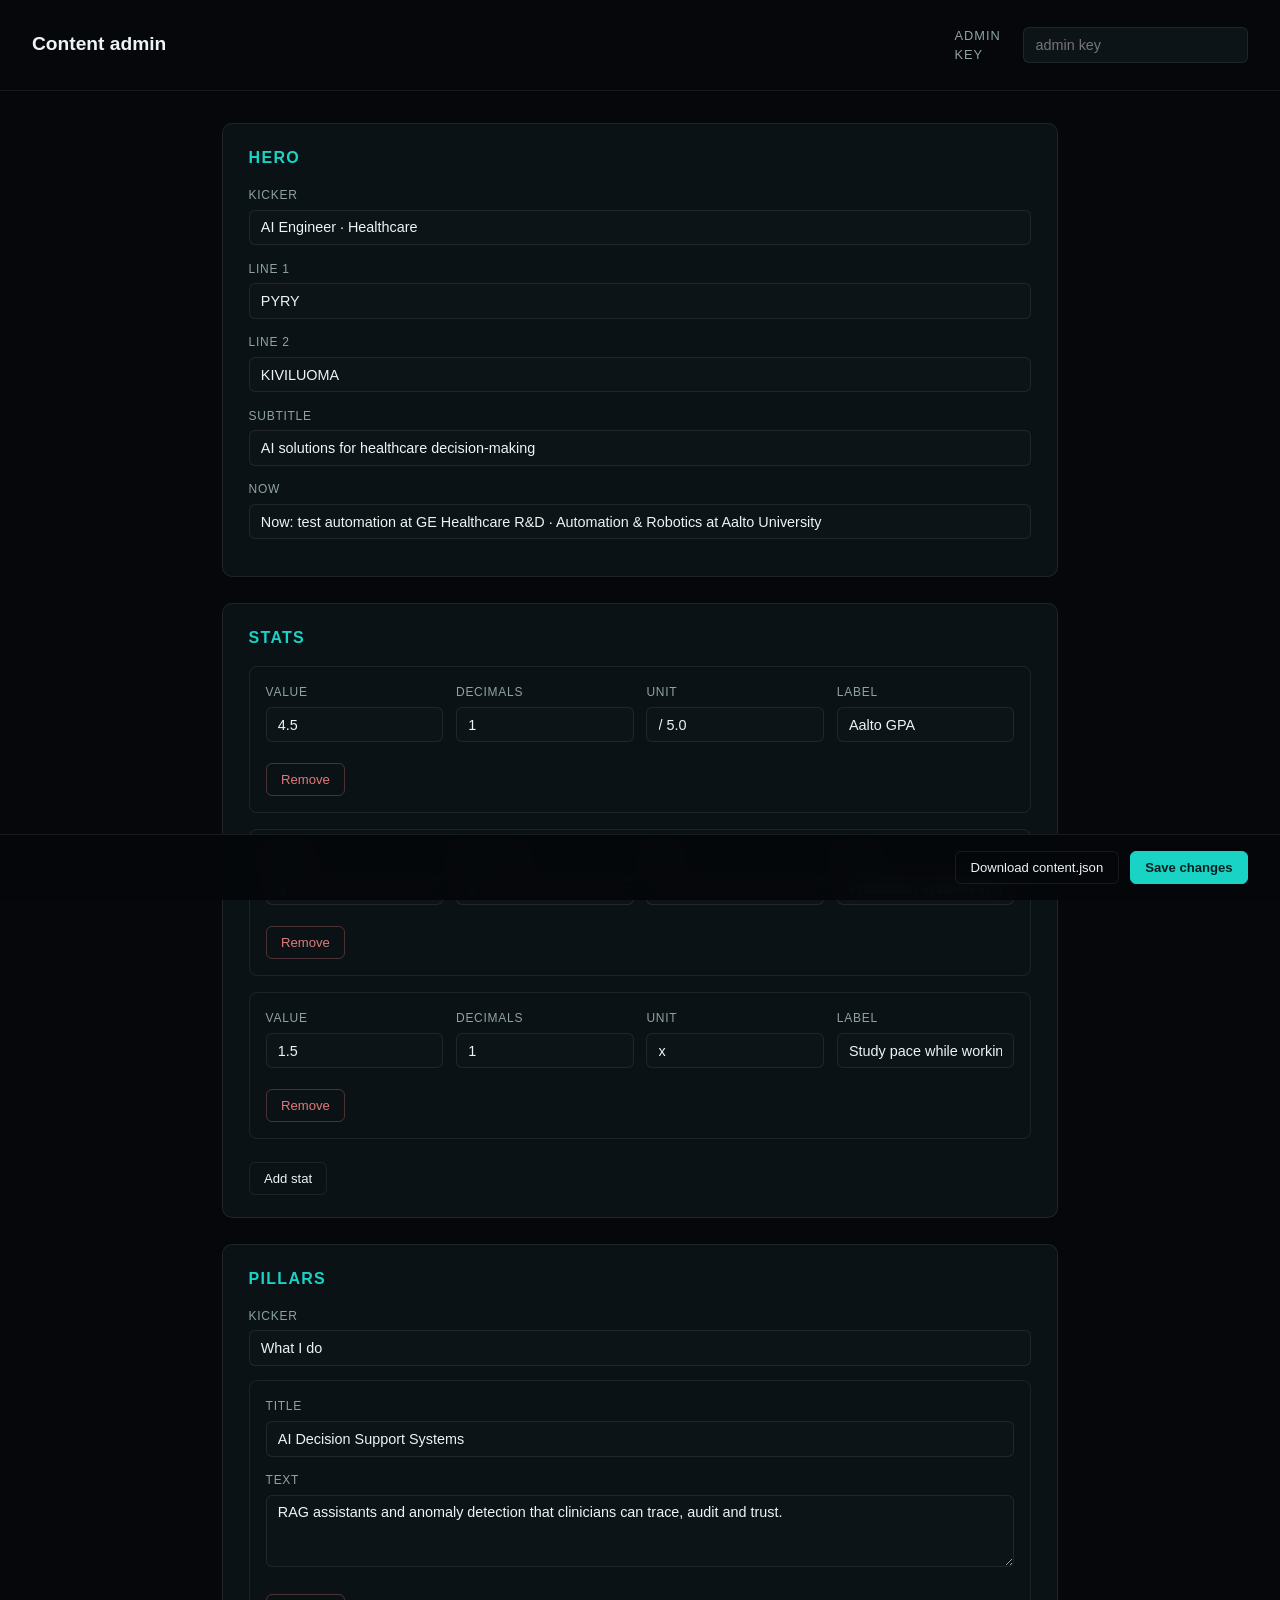
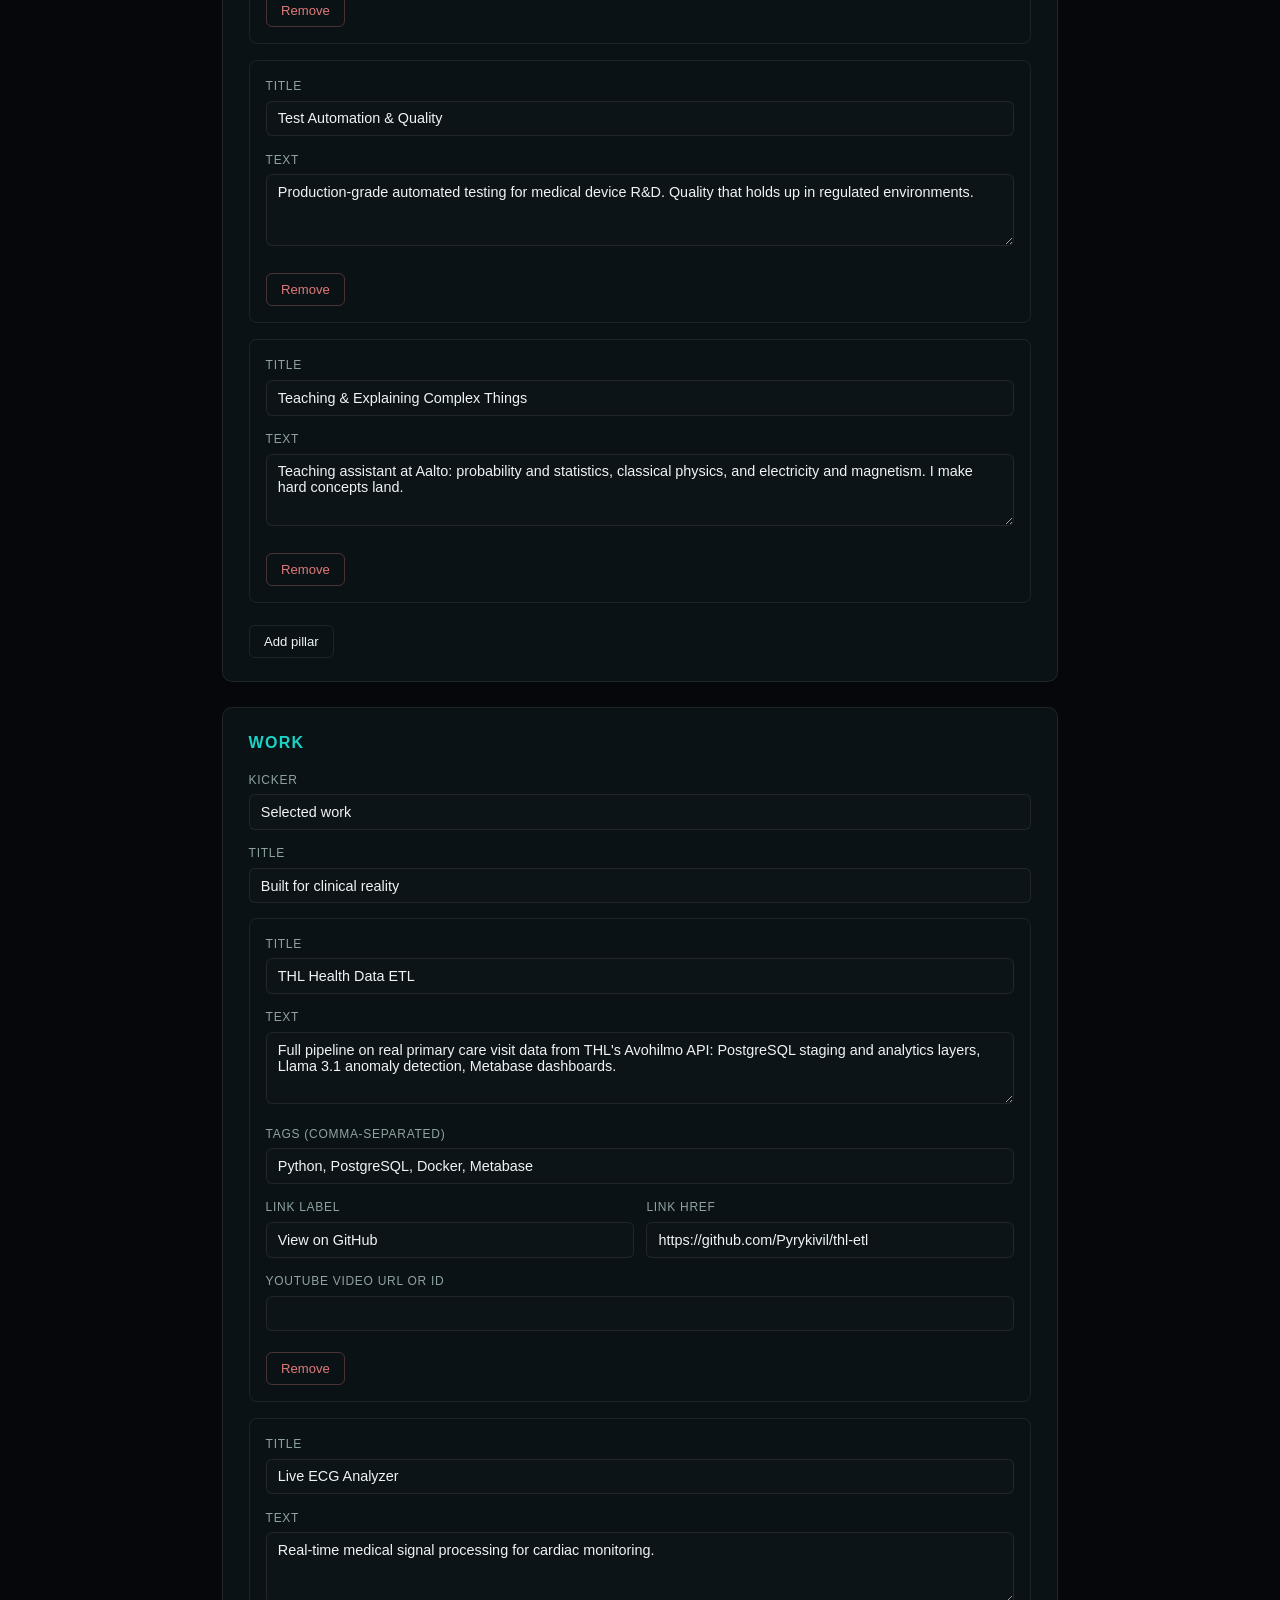
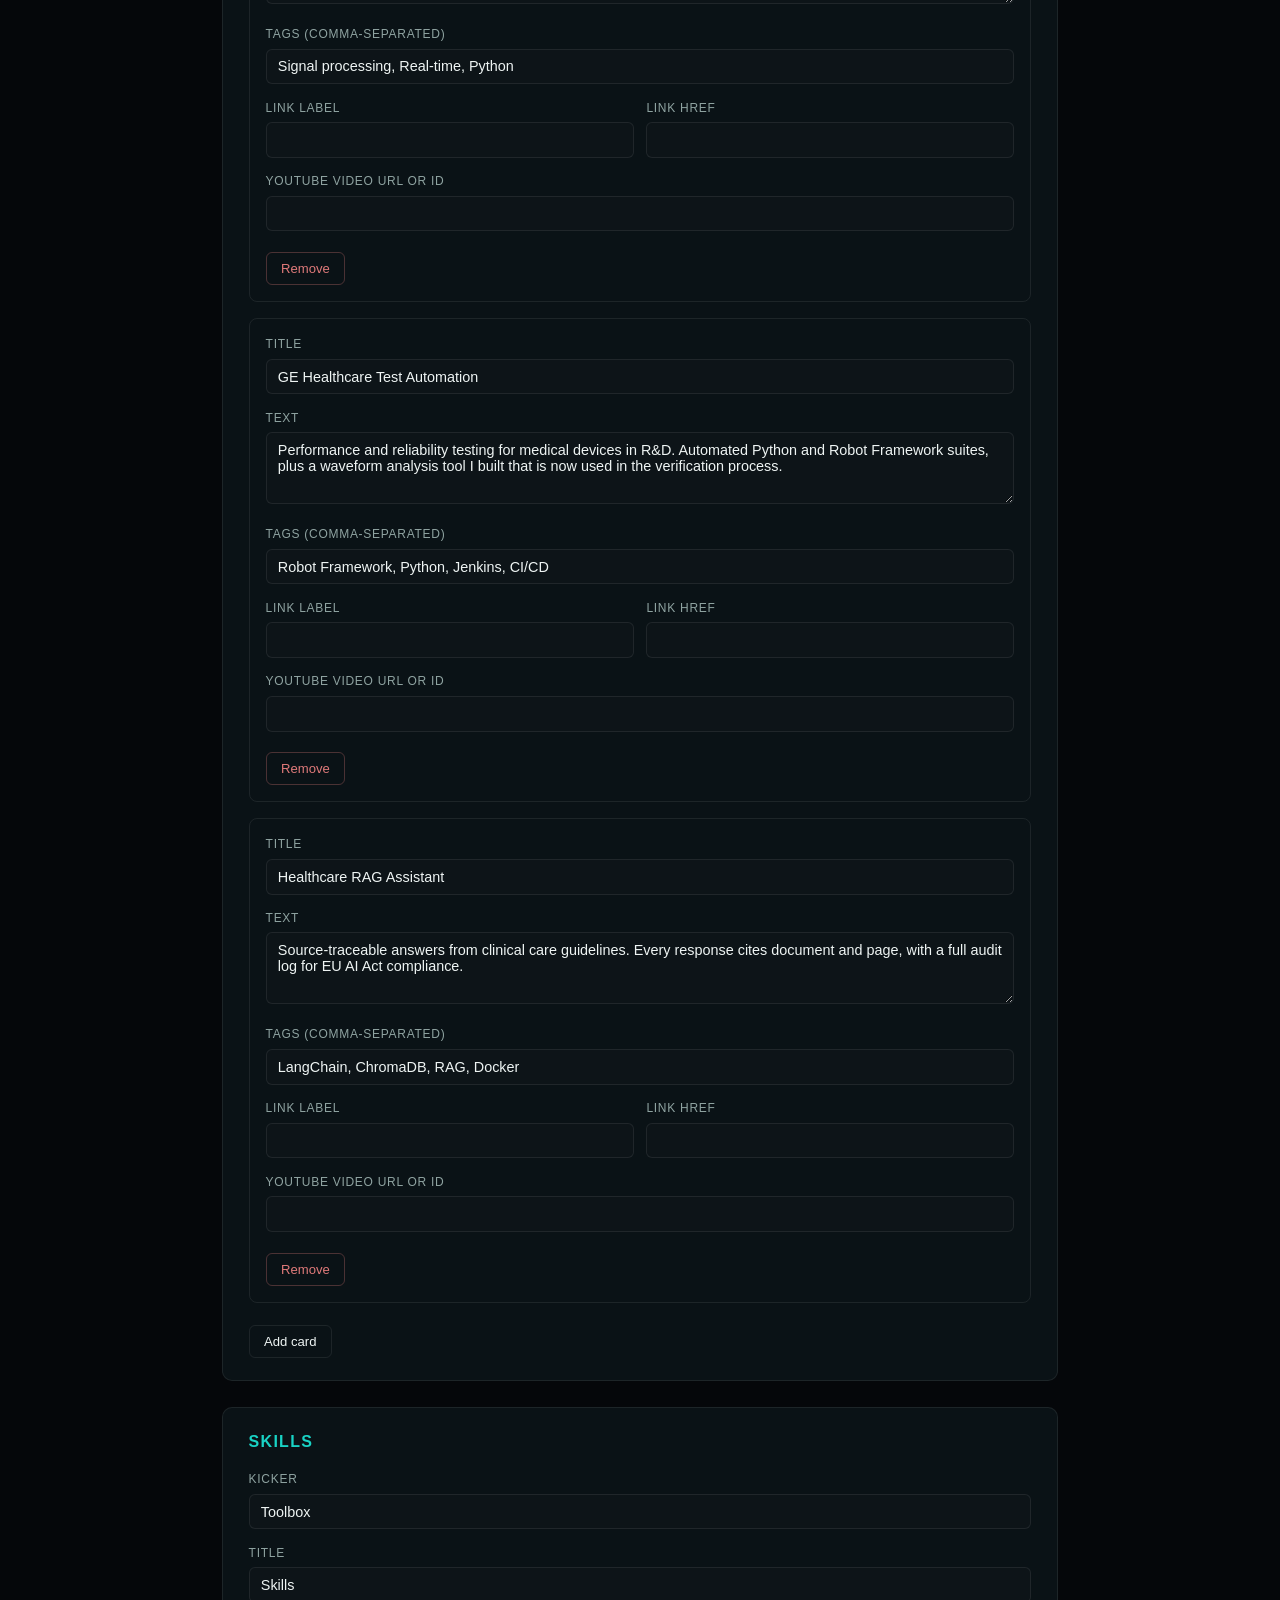
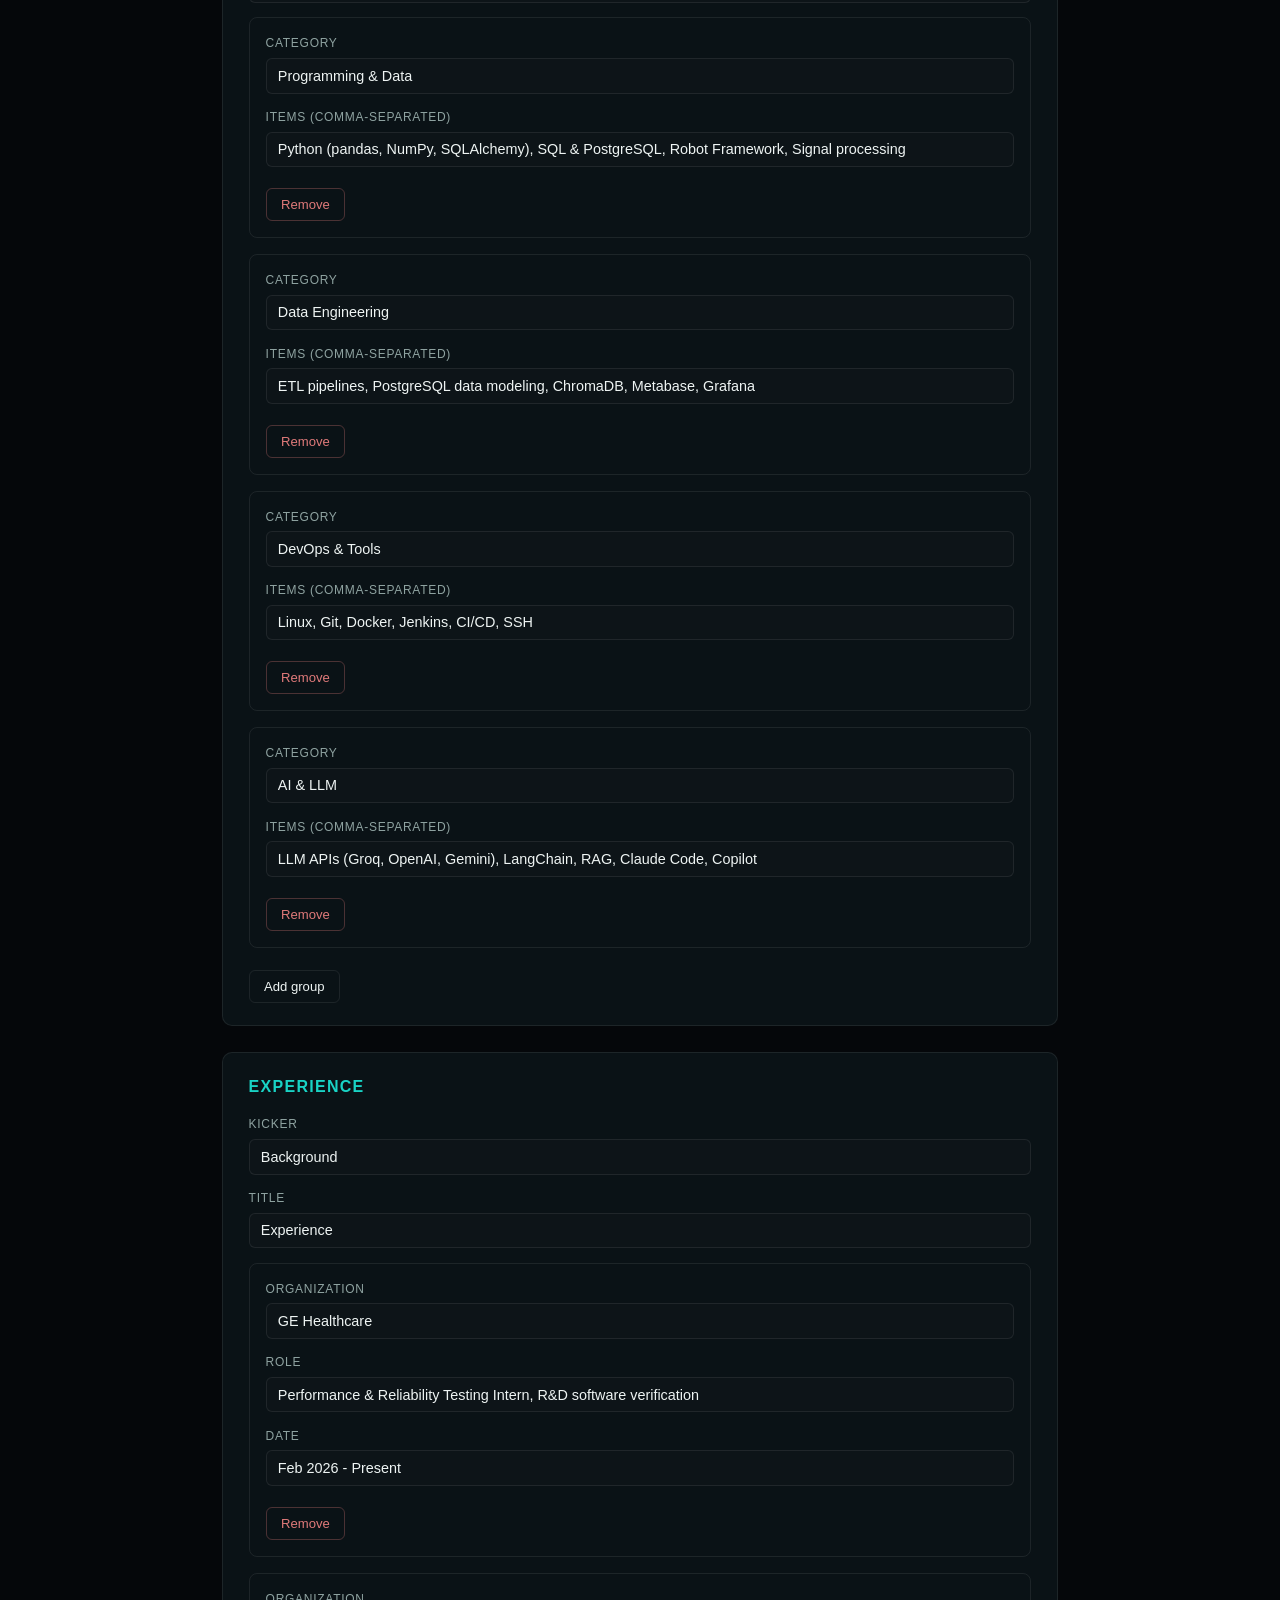
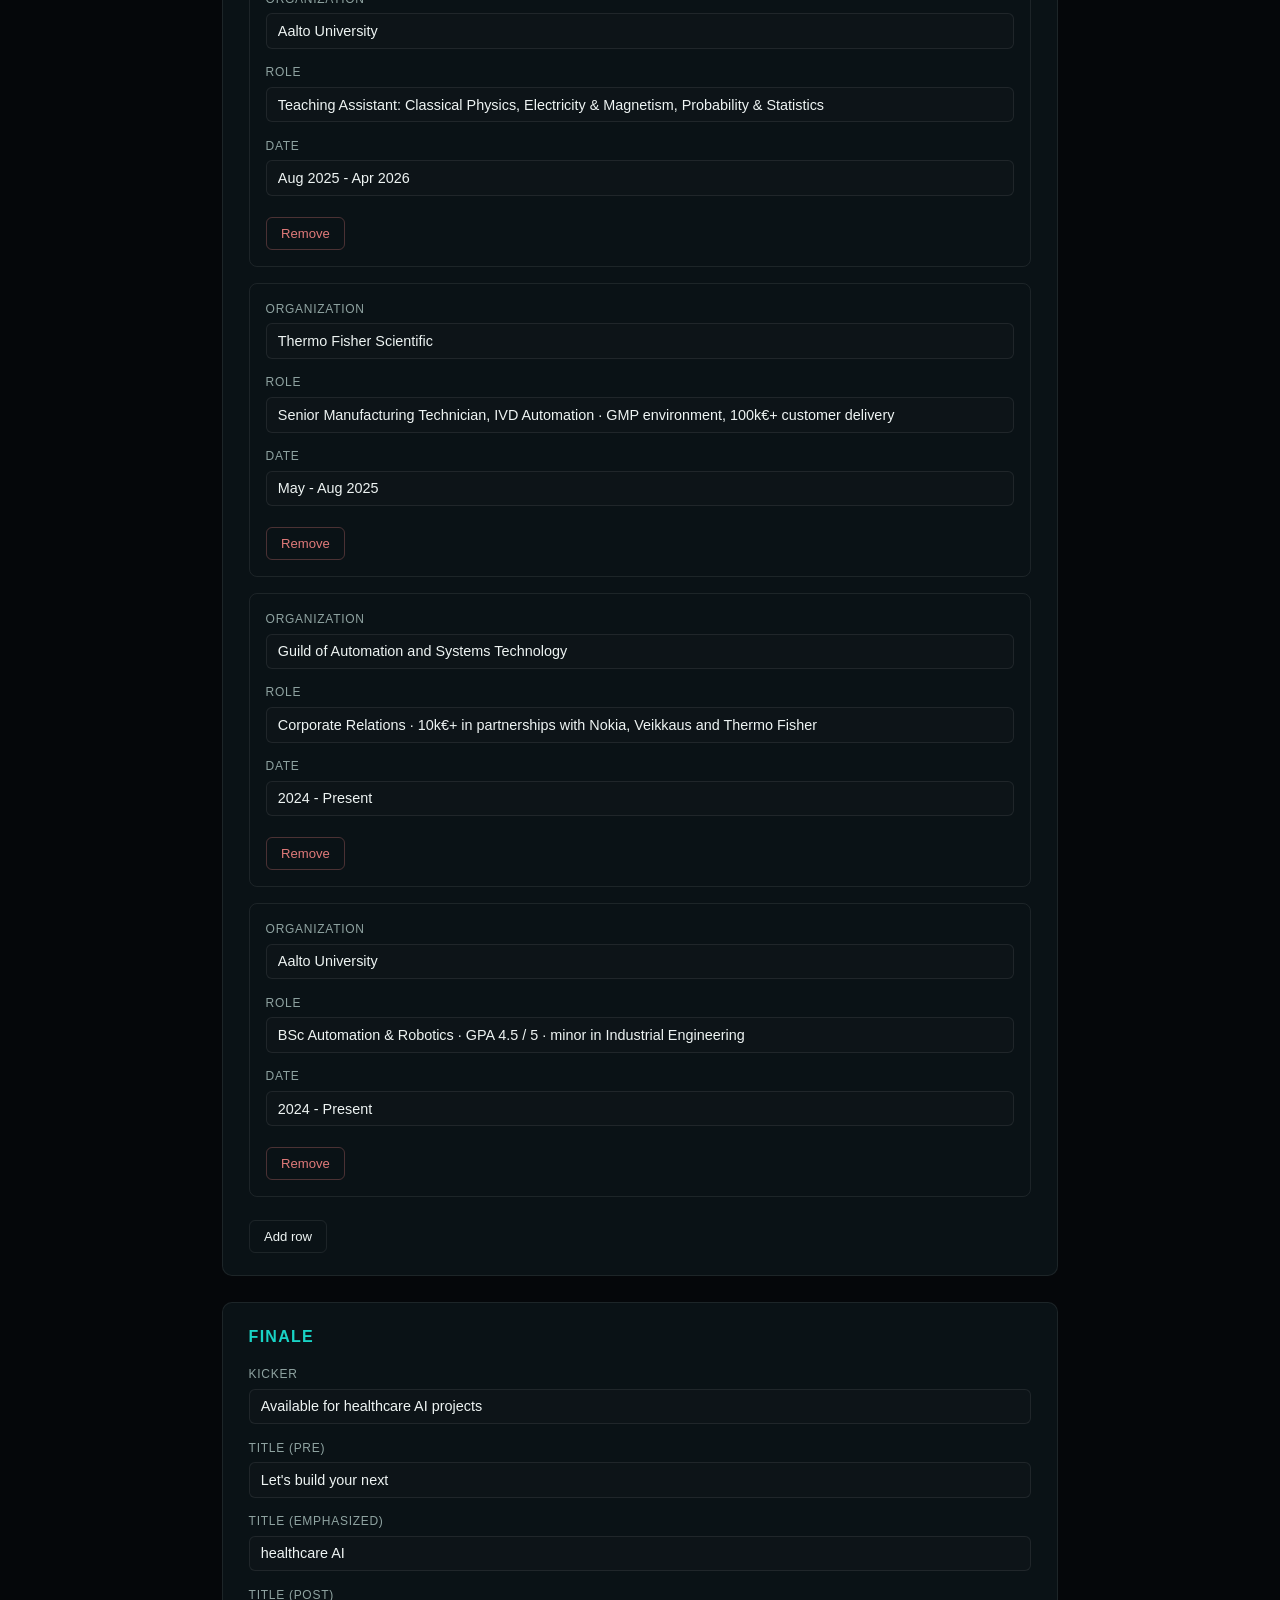
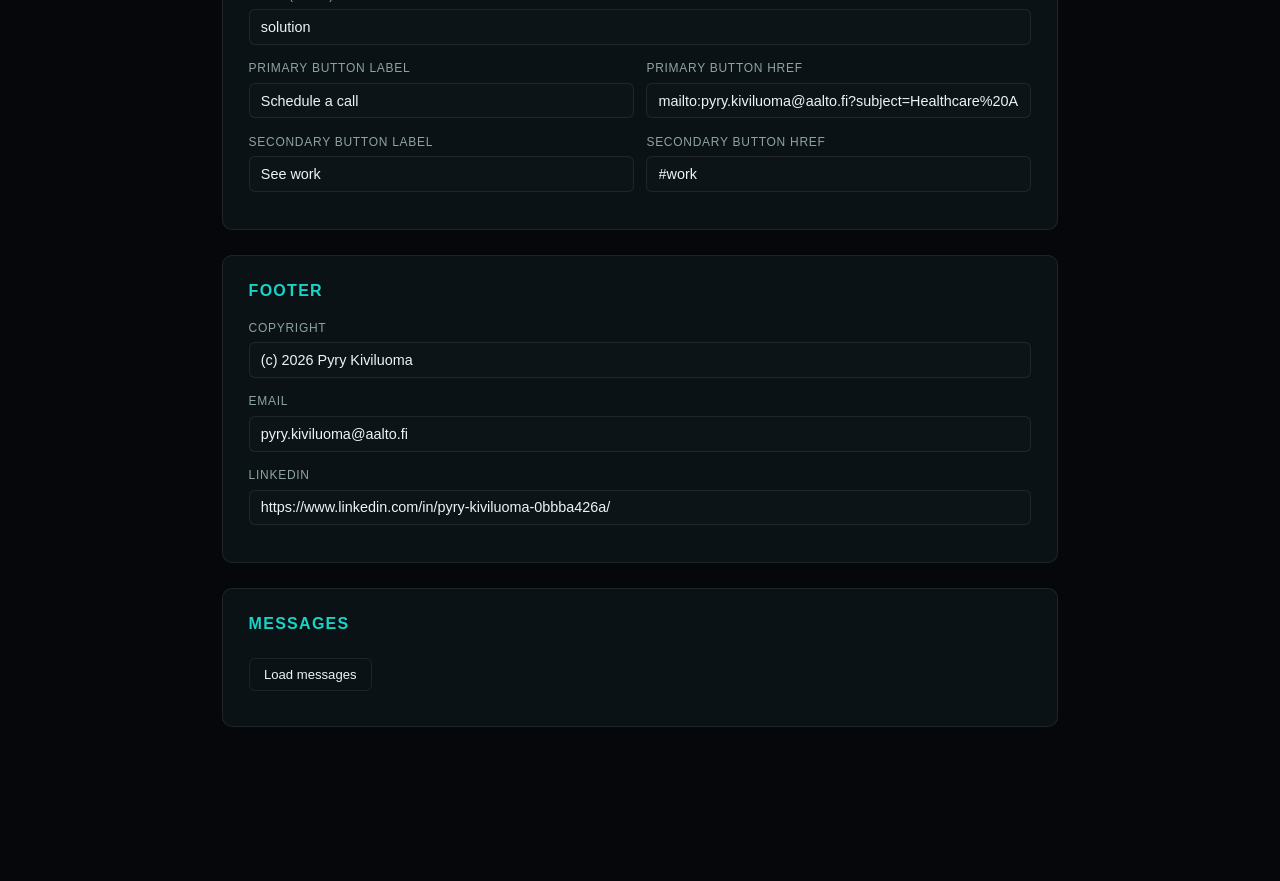
==== admin/index.html @ 1ace25fd "Cinematic scroll portfolio: admin CMS, contact notes, Pi deploy bundle" ====
<!DOCTYPE html>
<html lang="en">
<head>
<meta charset="UTF-8">
<meta name="viewport" content="width=device-width, initial-scale=1.0">
<title>Content admin · Pyry Kiviluoma</title>
<style>
  :root {
    --bg: #05070a;
    --bg2: #0a1216;
    --ink: #eef4f3;
    --muted: #8fa3a1;
    --teal: #19d3c5;
    --line: rgba(255, 255, 255, 0.08);
    --font: -apple-system, BlinkMacSystemFont, "Segoe UI", Roboto, Helvetica, Arial, sans-serif;
  }
  * { margin: 0; padding: 0; box-sizing: border-box; }
  body {
    background: var(--bg);
    color: var(--ink);
    font-family: var(--font);
    font-size: 15px;
    line-height: 1.5;
    padding-bottom: 6rem;
  }
  header {
    padding: 1.6rem 2rem;
    border-bottom: 1px solid var(--line);
    display: flex;
    align-items: center;
    justify-content: space-between;
    flex-wrap: wrap;
    gap: 1rem;
  }
  header h1 { font-size: 1.2rem; font-weight: 600; }
  .key-field { display: flex; align-items: center; gap: 0.6rem; }
  .key-field label { font-size: 0.8rem; color: var(--muted); text-transform: uppercase; letter-spacing: 0.08em; }
  main { max-width: 900px; margin: 0 auto; padding: 2rem; }
  section.block {
    background: var(--bg2);
    border: 1px solid var(--line);
    border-radius: 10px;
    padding: 1.4rem 1.6rem;
    margin-bottom: 1.6rem;
  }
  section.block h2 {
    font-size: 1rem;
    font-weight: 600;
    color: var(--teal);
    text-transform: uppercase;
    letter-spacing: 0.08em;
    margin-bottom: 1rem;
  }
  .field { margin-bottom: 0.9rem; }
  .field label {
    display: block;
    font-size: 0.75rem;
    color: var(--muted);
    text-transform: uppercase;
    letter-spacing: 0.06em;
    margin-bottom: 0.35rem;
  }
  input[type="text"], input[type="number"], input[type="password"], textarea {
    width: 100%;
    background: #0d1418;
    border: 1px solid var(--line);
    border-radius: 6px;
    color: var(--ink);
    padding: 0.55rem 0.7rem;
    font-family: var(--font);
    font-size: 0.9rem;
  }
  input:focus, textarea:focus { outline: none; border-color: var(--teal); }
  textarea { resize: vertical; min-height: 4.5rem; }
  .row { display: flex; gap: 0.8rem; flex-wrap: wrap; }
  .row .field { flex: 1; min-width: 140px; }
  .item-card {
    border: 1px solid var(--line);
    border-radius: 8px;
    padding: 1rem;
    margin-bottom: 1rem;
    position: relative;
  }
  .item-card .remove-btn { margin-top: 0.4rem; }
  button {
    font-family: var(--font);
    cursor: pointer;
    border: 1px solid var(--line);
    background: transparent;
    color: var(--ink);
    border-radius: 6px;
    padding: 0.5rem 0.9rem;
    font-size: 0.82rem;
    transition: border-color 0.2s, color 0.2s;
  }
  button:hover { border-color: var(--teal); color: var(--teal); }
  button.add-btn { margin-top: 0.4rem; }
  button.remove-btn { color: #e07a7a; border-color: rgba(224, 122, 122, 0.3); }
  button.remove-btn:hover { border-color: #e07a7a; color: #e07a7a; }
  .save-bar {
    position: fixed;
    bottom: 0;
    left: 0;
    right: 0;
    z-index: 10;
    background: rgba(5, 7, 10, 0.92);
    backdrop-filter: blur(10px);
    border-top: 1px solid var(--line);
    padding: 1rem 2rem;
    display: flex;
    align-items: center;
    justify-content: space-between;
    gap: 1rem;
    flex-wrap: wrap;
  }
  .save-bar-actions { display: flex; gap: 0.7rem; }
  .save-bar button.primary {
    background: var(--teal);
    color: #04211f;
    border-color: var(--teal);
    font-weight: 600;
  }
  .save-bar button.primary:hover { color: #04211f; }
  #status { font-size: 0.85rem; color: var(--muted); }
  #status.ok { color: var(--teal); }
  #status.error { color: #e07a7a; }
  .messages-list { margin-top: 0.8rem; }
  .message-card {
    border: 1px solid var(--line);
    border-radius: 8px;
    padding: 0.9rem 1rem;
    margin-bottom: 0.8rem;
  }
  .message-meta { font-size: 0.75rem; color: var(--muted); margin-bottom: 0.4rem; }
  .message-body { font-size: 0.9rem; white-space: pre-wrap; }
</style>
</head>
<body>

<header>
  <h1>Content admin</h1>
  <div class="key-field">
    <label for="admin-key">Admin key</label>
    <input type="password" id="admin-key" placeholder="admin key">
  </div>
</header>

<main id="app"></main>

<div class="save-bar">
  <span id="status"></span>
  <div class="save-bar-actions">
    <button id="download-btn">Download content.json</button>
    <button id="save-btn" class="primary">Save changes</button>
  </div>
</div>

<script>
let content = null;

const KEY_STORAGE = "pk_admin_key";
const adminKeyInput = document.getElementById("admin-key");
adminKeyInput.value = localStorage.getItem(KEY_STORAGE) || "";
adminKeyInput.addEventListener("input", () => {
  localStorage.setItem(KEY_STORAGE, adminKeyInput.value);
});

function el(tag, attrs, children) {
  const node = document.createElement(tag);
  Object.entries(attrs || {}).forEach(([k, v]) => {
    if (k === "text") node.textContent = v;
    else node.setAttribute(k, v);
  });
  (children || []).forEach((c) => node.appendChild(c));
  return node;
}

function field(labelText, inputEl) {
  const wrap = el("div", { class: "field" });
  wrap.appendChild(el("label", { text: labelText }));
  wrap.appendChild(inputEl);
  return wrap;
}

function textInput(value) {
  const i = el("input", { type: "text" });
  i.value = value == null ? "" : value;
  return i;
}

function numberInput(value) {
  const i = el("input", { type: "number", step: "any" });
  i.value = value == null ? "" : value;
  return i;
}

function textArea(value) {
  const t = el("textarea");
  t.value = value == null ? "" : value;
  return t;
}

function removeBtn(onClick) {
  const b = el("button", { class: "remove-btn", type: "button", text: "Remove" });
  b.addEventListener("click", onClick);
  return b;
}

function addBtn(text, onClick) {
  const b = el("button", { class: "add-btn", type: "button", text });
  b.addEventListener("click", onClick);
  return b;
}

function block(title) {
  const b = el("section", { class: "block" });
  b.appendChild(el("h2", { text: title }));
  return b;
}

function render() {
  const app = document.getElementById("app");
  app.innerHTML = "";

  /* hero */
  const heroBlock = block("Hero");
  const heroKicker = textInput(content.hero.kicker);
  const heroLine1 = textInput(content.hero.line1);
  const heroLine2 = textInput(content.hero.line2);
  const heroSubtitle = textInput(content.hero.subtitle);
  const heroNow = textInput(content.hero.now);
  heroBlock.appendChild(field("Kicker", heroKicker));
  heroBlock.appendChild(field("Line 1", heroLine1));
  heroBlock.appendChild(field("Line 2", heroLine2));
  heroBlock.appendChild(field("Subtitle", heroSubtitle));
  heroBlock.appendChild(field("Now", heroNow));
  app.appendChild(heroBlock);

  /* stats */
  const statsBlock = block("Stats");
  const statsList = el("div");
  statsBlock.appendChild(statsList);
  function renderStats() {
    statsList.innerHTML = "";
    content.stats.forEach((stat, i) => {
      const card = el("div", { class: "item-card" });
      const row = el("div", { class: "row" });
      const valueInput = numberInput(stat.value);
      const decimalsInput = numberInput(stat.decimals);
      const unitInput = textInput(stat.unit);
      const labelInput = textInput(stat.label);
      valueInput.addEventListener("input", () => { stat.value = valueInput.value; });
      decimalsInput.addEventListener("input", () => { stat.decimals = decimalsInput.value; });
      unitInput.addEventListener("input", () => { stat.unit = unitInput.value; });
      labelInput.addEventListener("input", () => { stat.label = labelInput.value; });
      row.appendChild(field("Value", valueInput));
      row.appendChild(field("Decimals", decimalsInput));
      row.appendChild(field("Unit", unitInput));
      row.appendChild(field("Label", labelInput));
      card.appendChild(row);
      card.appendChild(removeBtn(() => { content.stats.splice(i, 1); renderStats(); }));
      statsList.appendChild(card);
    });
  }
  renderStats();
  statsBlock.appendChild(addBtn("Add stat", () => {
    content.stats.push({ value: 0, decimals: 0, unit: "", label: "" });
    renderStats();
  }));
  app.appendChild(statsBlock);

  /* pillars */
  const pillarsBlock = block("Pillars");
  const pillarsTitle = textInput(content.pillars.kicker);
  pillarsTitle.addEventListener("input", () => { content.pillars.kicker = pillarsTitle.value; });
  pillarsBlock.appendChild(field("Kicker", pillarsTitle));
  const pillarsList = el("div");
  pillarsBlock.appendChild(pillarsList);
  function renderPillars() {
    pillarsList.innerHTML = "";
    content.pillars.items.forEach((item, i) => {
      const card = el("div", { class: "item-card" });
      const titleInput = textInput(item.title);
      const textInputEl = textArea(item.text);
      titleInput.addEventListener("input", () => { item.title = titleInput.value; });
      textInputEl.addEventListener("input", () => { item.text = textInputEl.value; });
      card.appendChild(field("Title", titleInput));
      card.appendChild(field("Text", textInputEl));
      card.appendChild(removeBtn(() => { content.pillars.items.splice(i, 1); renderPillars(); }));
      pillarsList.appendChild(card);
    });
  }
  renderPillars();
  pillarsBlock.appendChild(addBtn("Add pillar", () => {
    content.pillars.items.push({ title: "", text: "" });
    renderPillars();
  }));
  app.appendChild(pillarsBlock);

  /* work */
  const workBlock = block("Work");
  const workKicker = textInput(content.work.kicker);
  const workTitle = textInput(content.work.title);
  workKicker.addEventListener("input", () => { content.work.kicker = workKicker.value; });
  workTitle.addEventListener("input", () => { content.work.title = workTitle.value; });
  workBlock.appendChild(field("Kicker", workKicker));
  workBlock.appendChild(field("Title", workTitle));
  const cardsList = el("div");
  workBlock.appendChild(cardsList);
  function parseYouTubeId(str) {
    const s = (str || "").trim();
    if (!s) return null;
    const m = s.match(/(?:youtube\.com\/(?:watch\?v=|shorts\/|embed\/)|youtu\.be\/)([A-Za-z0-9_-]{11})/) || s.match(/^([A-Za-z0-9_-]{11})$/);
    return m ? m[1] : null;
  }
  function renderCards() {
    cardsList.innerHTML = "";
    content.work.cards.forEach((card, i) => {
      const cardEl = el("div", { class: "item-card" });
      const titleInput = textInput(card.title);
      const textInputEl = textArea(card.text);
      const tagsInput = textInput((card.tags || []).join(", "));
      const linkLabelInput = textInput(card.link ? card.link.label : "");
      const linkHrefInput = textInput(card.link ? card.link.href : "");
      titleInput.addEventListener("input", () => { card.title = titleInput.value; });
      textInputEl.addEventListener("input", () => { card.text = textInputEl.value; });
      tagsInput.addEventListener("input", () => {
        card.tags = tagsInput.value.split(",").map((t) => t.trim()).filter((t) => t);
      });
      linkLabelInput.addEventListener("input", () => {
        card.link = card.link || { label: "", href: "" };
        card.link.label = linkLabelInput.value;
      });
      linkHrefInput.addEventListener("input", () => {
        card.link = card.link || { label: "", href: "" };
        card.link.href = linkHrefInput.value;
      });
      const ytInput = textInput(card.youtube || "");
      ytInput.addEventListener("input", () => { card.youtube = parseYouTubeId(ytInput.value); });
      cardEl.appendChild(field("Title", titleInput));
      cardEl.appendChild(field("Text", textInputEl));
      cardEl.appendChild(field("Tags (comma-separated)", tagsInput));
      const linkRow = el("div", { class: "row" });
      linkRow.appendChild(field("Link label", linkLabelInput));
      linkRow.appendChild(field("Link href", linkHrefInput));
      cardEl.appendChild(linkRow);
      cardEl.appendChild(field("YouTube video URL or ID", ytInput));
      cardEl.appendChild(removeBtn(() => { content.work.cards.splice(i, 1); renderCards(); }));
      cardsList.appendChild(cardEl);
    });
  }
  renderCards();
  workBlock.appendChild(addBtn("Add card", () => {
    content.work.cards.push({ title: "", text: "", tags: [], link: null, youtube: null });
    renderCards();
  }));
  app.appendChild(workBlock);

  /* skills */
  const skillsBlock = block("Skills");
  const skillsKicker = textInput(content.skills.kicker);
  const skillsTitle = textInput(content.skills.title);
  skillsKicker.addEventListener("input", () => { content.skills.kicker = skillsKicker.value; });
  skillsTitle.addEventListener("input", () => { content.skills.title = skillsTitle.value; });
  skillsBlock.appendChild(field("Kicker", skillsKicker));
  skillsBlock.appendChild(field("Title", skillsTitle));
  const groupsList = el("div");
  skillsBlock.appendChild(groupsList);
  function renderGroups() {
    groupsList.innerHTML = "";
    content.skills.groups.forEach((group, i) => {
      const groupEl = el("div", { class: "item-card" });
      const categoryInput = textInput(group.category);
      const itemsInput = textInput((group.items || []).join(", "));
      categoryInput.addEventListener("input", () => { group.category = categoryInput.value; });
      itemsInput.addEventListener("input", () => {
        group.items = itemsInput.value.split(",").map((t) => t.trim()).filter((t) => t);
      });
      groupEl.appendChild(field("Category", categoryInput));
      groupEl.appendChild(field("Items (comma-separated)", itemsInput));
      groupEl.appendChild(removeBtn(() => { content.skills.groups.splice(i, 1); renderGroups(); }));
      groupsList.appendChild(groupEl);
    });
  }
  renderGroups();
  skillsBlock.appendChild(addBtn("Add group", () => {
    content.skills.groups.push({ category: "", items: [] });
    renderGroups();
  }));
  app.appendChild(skillsBlock);

  /* experience */
  const expBlock = block("Experience");
  const expKicker = textInput(content.experience.kicker);
  const expTitle = textInput(content.experience.title);
  expKicker.addEventListener("input", () => { content.experience.kicker = expKicker.value; });
  expTitle.addEventListener("input", () => { content.experience.title = expTitle.value; });
  expBlock.appendChild(field("Kicker", expKicker));
  expBlock.appendChild(field("Title", expTitle));
  const rowsList = el("div");
  expBlock.appendChild(rowsList);
  function renderRows() {
    rowsList.innerHTML = "";
    content.experience.rows.forEach((row, i) => {
      const rowEl = el("div", { class: "item-card" });
      const orgInput = textInput(row.org);
      const roleInput = textInput(row.role);
      const dateInput = textInput(row.date);
      orgInput.addEventListener("input", () => { row.org = orgInput.value; });
      roleInput.addEventListener("input", () => { row.role = roleInput.value; });
      dateInput.addEventListener("input", () => { row.date = dateInput.value; });
      rowEl.appendChild(field("Organization", orgInput));
      rowEl.appendChild(field("Role", roleInput));
      rowEl.appendChild(field("Date", dateInput));
      rowEl.appendChild(removeBtn(() => { content.experience.rows.splice(i, 1); renderRows(); }));
      rowsList.appendChild(rowEl);
    });
  }
  renderRows();
  expBlock.appendChild(addBtn("Add row", () => {
    content.experience.rows.push({ org: "", role: "", date: "" });
    renderRows();
  }));
  app.appendChild(expBlock);

  /* finale */
  const finaleBlock = block("Finale");
  const finaleKicker = textInput(content.finale.kicker);
  const finaleTitlePre = textInput(content.finale.titlePre);
  const finaleTitleEm = textInput(content.finale.titleEm);
  const finaleTitlePost = textInput(content.finale.titlePost);
  const finalePrimaryLabel = textInput(content.finale.primary.label);
  const finalePrimaryHref = textInput(content.finale.primary.href);
  const finaleSecondaryLabel = textInput(content.finale.secondary.label);
  const finaleSecondaryHref = textInput(content.finale.secondary.href);
  finaleKicker.addEventListener("input", () => { content.finale.kicker = finaleKicker.value; });
  finaleTitlePre.addEventListener("input", () => { content.finale.titlePre = finaleTitlePre.value; });
  finaleTitleEm.addEventListener("input", () => { content.finale.titleEm = finaleTitleEm.value; });
  finaleTitlePost.addEventListener("input", () => { content.finale.titlePost = finaleTitlePost.value; });
  finalePrimaryLabel.addEventListener("input", () => { content.finale.primary.label = finalePrimaryLabel.value; });
  finalePrimaryHref.addEventListener("input", () => { content.finale.primary.href = finalePrimaryHref.value; });
  finaleSecondaryLabel.addEventListener("input", () => { content.finale.secondary.label = finaleSecondaryLabel.value; });
  finaleSecondaryHref.addEventListener("input", () => { content.finale.secondary.href = finaleSecondaryHref.value; });
  finaleBlock.appendChild(field("Kicker", finaleKicker));
  finaleBlock.appendChild(field("Title (pre)", finaleTitlePre));
  finaleBlock.appendChild(field("Title (emphasized)", finaleTitleEm));
  finaleBlock.appendChild(field("Title (post)", finaleTitlePost));
  const finalePrimaryRow = el("div", { class: "row" });
  finalePrimaryRow.appendChild(field("Primary button label", finalePrimaryLabel));
  finalePrimaryRow.appendChild(field("Primary button href", finalePrimaryHref));
  finaleBlock.appendChild(finalePrimaryRow);
  const finaleSecondaryRow = el("div", { class: "row" });
  finaleSecondaryRow.appendChild(field("Secondary button label", finaleSecondaryLabel));
  finaleSecondaryRow.appendChild(field("Secondary button href", finaleSecondaryHref));
  finaleBlock.appendChild(finaleSecondaryRow);
  app.appendChild(finaleBlock);

  /* footer */
  const footerBlock = block("Footer");
  const footerCopyright = textInput(content.footer.copyright);
  const footerEmail = textInput(content.footer.email);
  const footerLinkedin = textInput(content.footer.linkedin);
  footerCopyright.addEventListener("input", () => { content.footer.copyright = footerCopyright.value; });
  footerEmail.addEventListener("input", () => { content.footer.email = footerEmail.value; });
  footerLinkedin.addEventListener("input", () => { content.footer.linkedin = footerLinkedin.value; });
  footerBlock.appendChild(field("Copyright", footerCopyright));
  footerBlock.appendChild(field("Email", footerEmail));
  footerBlock.appendChild(field("LinkedIn", footerLinkedin));
  app.appendChild(footerBlock);

  /* messages (contact notes) */
  const messagesBlock = block("Messages");
  const messagesList = el("div", { class: "messages-list" });
  const loadMessagesBtn = addBtn("Load messages", () => {
    messagesList.textContent = "Loading...";
    fetch("/api/messages", { headers: { "X-Admin-Key": adminKeyInput.value } })
      .then((res) => {
        if (!res.ok) return res.text().then((t) => { throw new Error(t || ("Error " + res.status)); });
        return res.json();
      })
      .then((items) => {
        messagesList.innerHTML = "";
        if (!items.length) { messagesList.textContent = "No messages yet."; return; }
        items.slice().reverse().forEach((m) => {
          const when = (m.ts || "").replace("T", " ").slice(0, 16);
          const card = el("div", { class: "message-card" });
          card.appendChild(el("div", { class: "message-meta", text: when + "  ·  " + (m.name || "") + "  ·  " + (m.email || "") }));
          card.appendChild(el("div", { class: "message-body", text: m.message || "" }));
          messagesList.appendChild(card);
        });
      })
      .catch((e) => { messagesList.textContent = e.message; });
  });
  messagesBlock.appendChild(loadMessagesBtn);
  messagesBlock.appendChild(messagesList);
  app.appendChild(messagesBlock);
}

function assembleContent() {
  /* stats: parse numbers */
  content.stats.forEach((stat) => {
    stat.value = parseFloat(stat.value) || 0;
    stat.decimals = parseInt(stat.decimals, 10) || 0;
  });
  /* work cards: empty link becomes null */
  content.work.cards.forEach((card) => {
    if (card.link && !card.link.label && !card.link.href) card.link = null;
  });
  return content;
}

function setStatus(message, kind) {
  const status = document.getElementById("status");
  status.textContent = message;
  status.className = kind || "";
}

async function loadInitial() {
  try {
    const res = await fetch("/content.json?v=" + Date.now());
    content = await res.json();
    render();
  } catch (e) {
    setStatus("Failed to load content.json: " + e.message, "error");
  }
}

document.getElementById("save-btn").addEventListener("click", async () => {
  const payload = assembleContent();
  setStatus("Saving...");
  try {
    const res = await fetch("/api/content", {
      method: "POST",
      headers: {
        "Content-Type": "application/json",
        "X-Admin-Key": adminKeyInput.value
      },
      body: JSON.stringify(payload)
    });
    if (res.ok) {
      setStatus("Saved. Reload the site to see changes.", "ok");
    } else {
      const text = await res.text();
      setStatus(text || ("Save failed (" + res.status + ")"), "error");
    }
  } catch (e) {
    setStatus("Save failed: " + e.message, "error");
  }
});

document.getElementById("download-btn").addEventListener("click", () => {
  const payload = assembleContent();
  const blob = new Blob([JSON.stringify(payload, null, 2)], { type: "application/json" });
  const url = URL.createObjectURL(blob);
  const a = document.createElement("a");
  a.href = url;
  a.download = "content.json";
  a.click();
  URL.revokeObjectURL(url);
});

loadInitial();
</script>
</body>
</html>
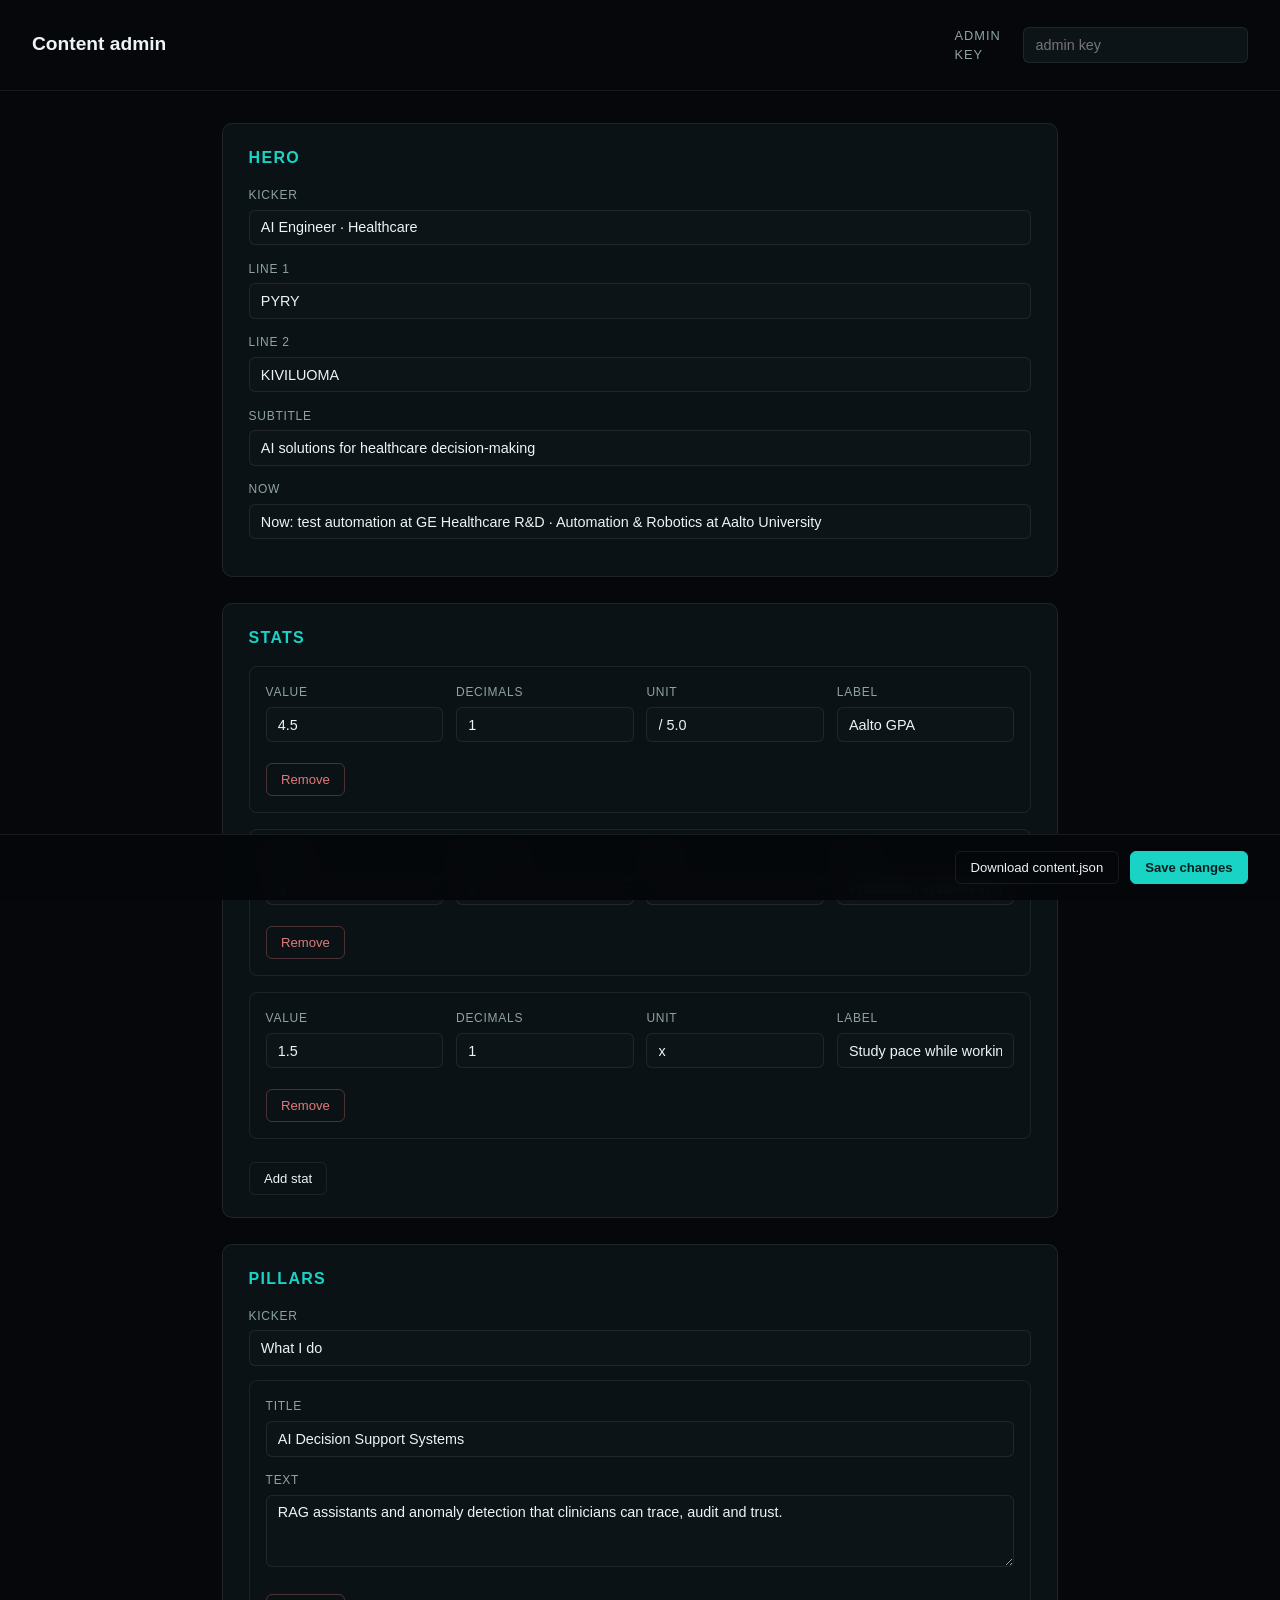
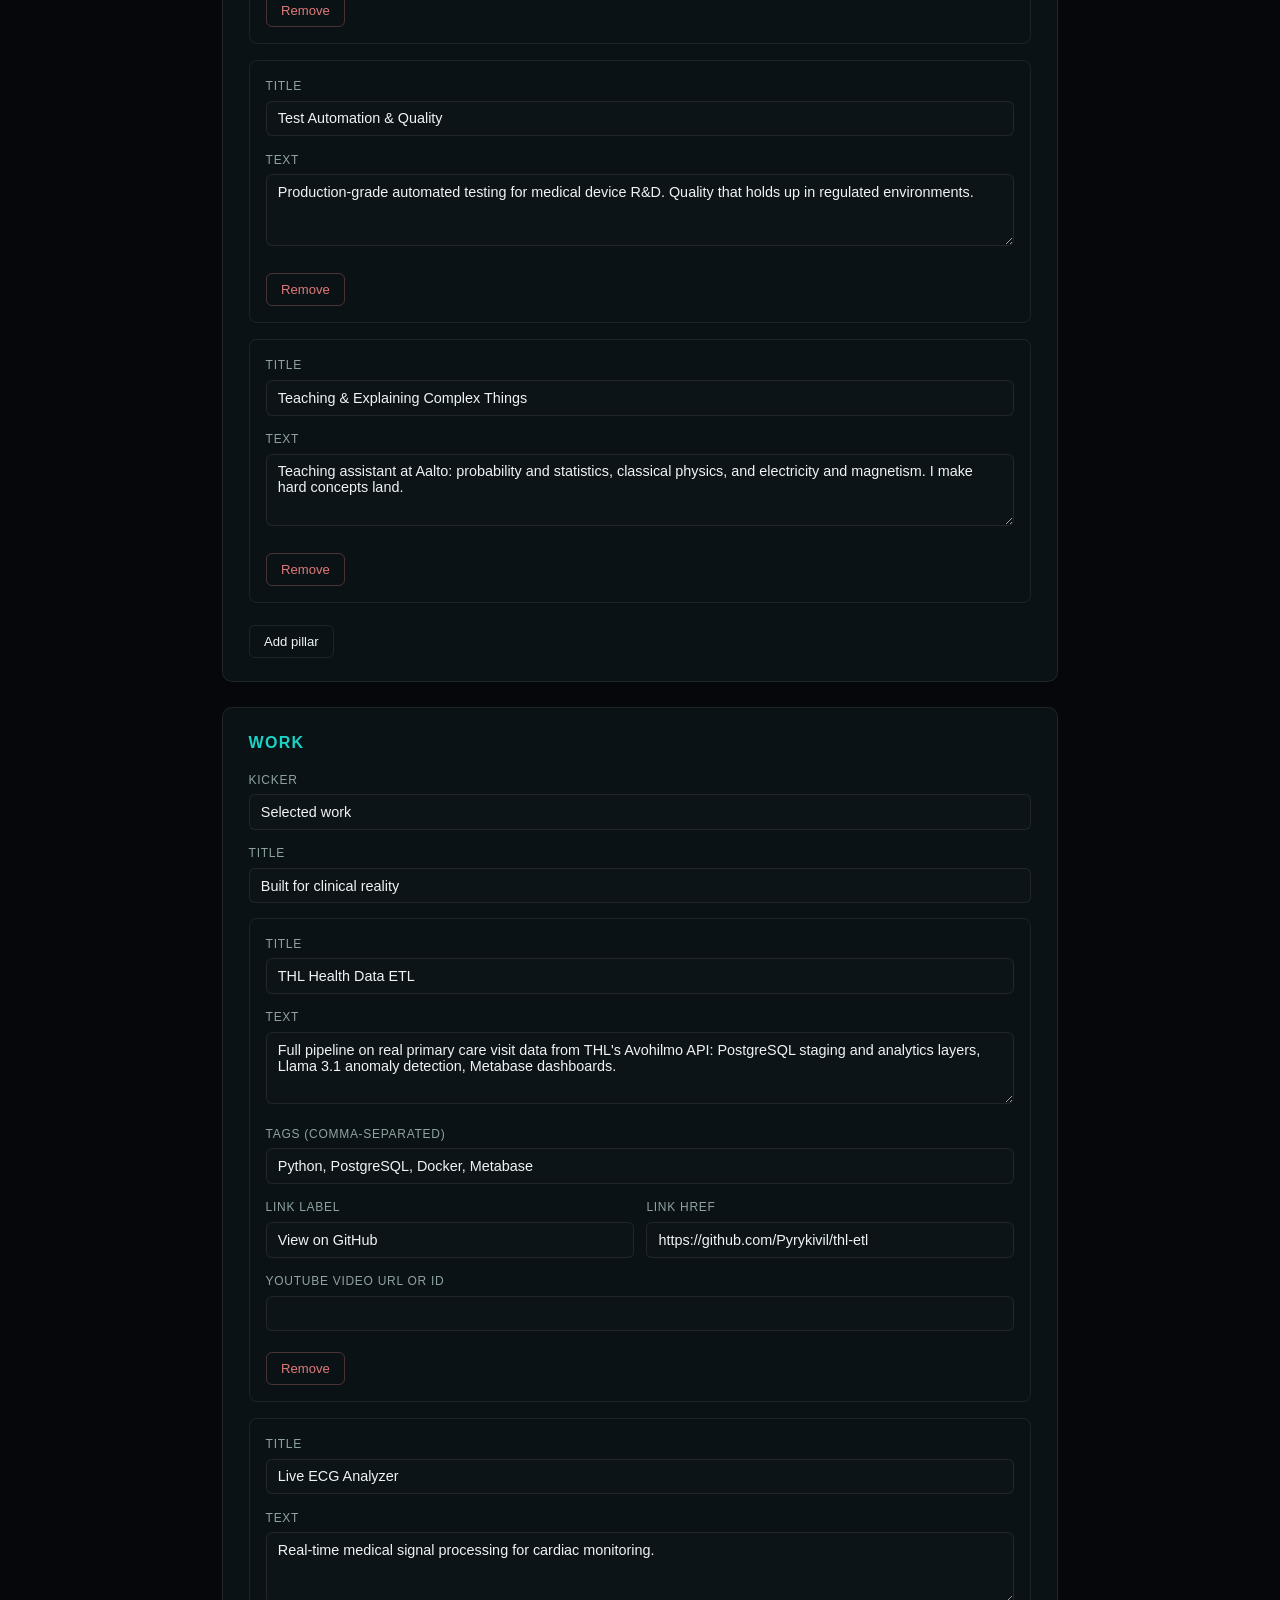
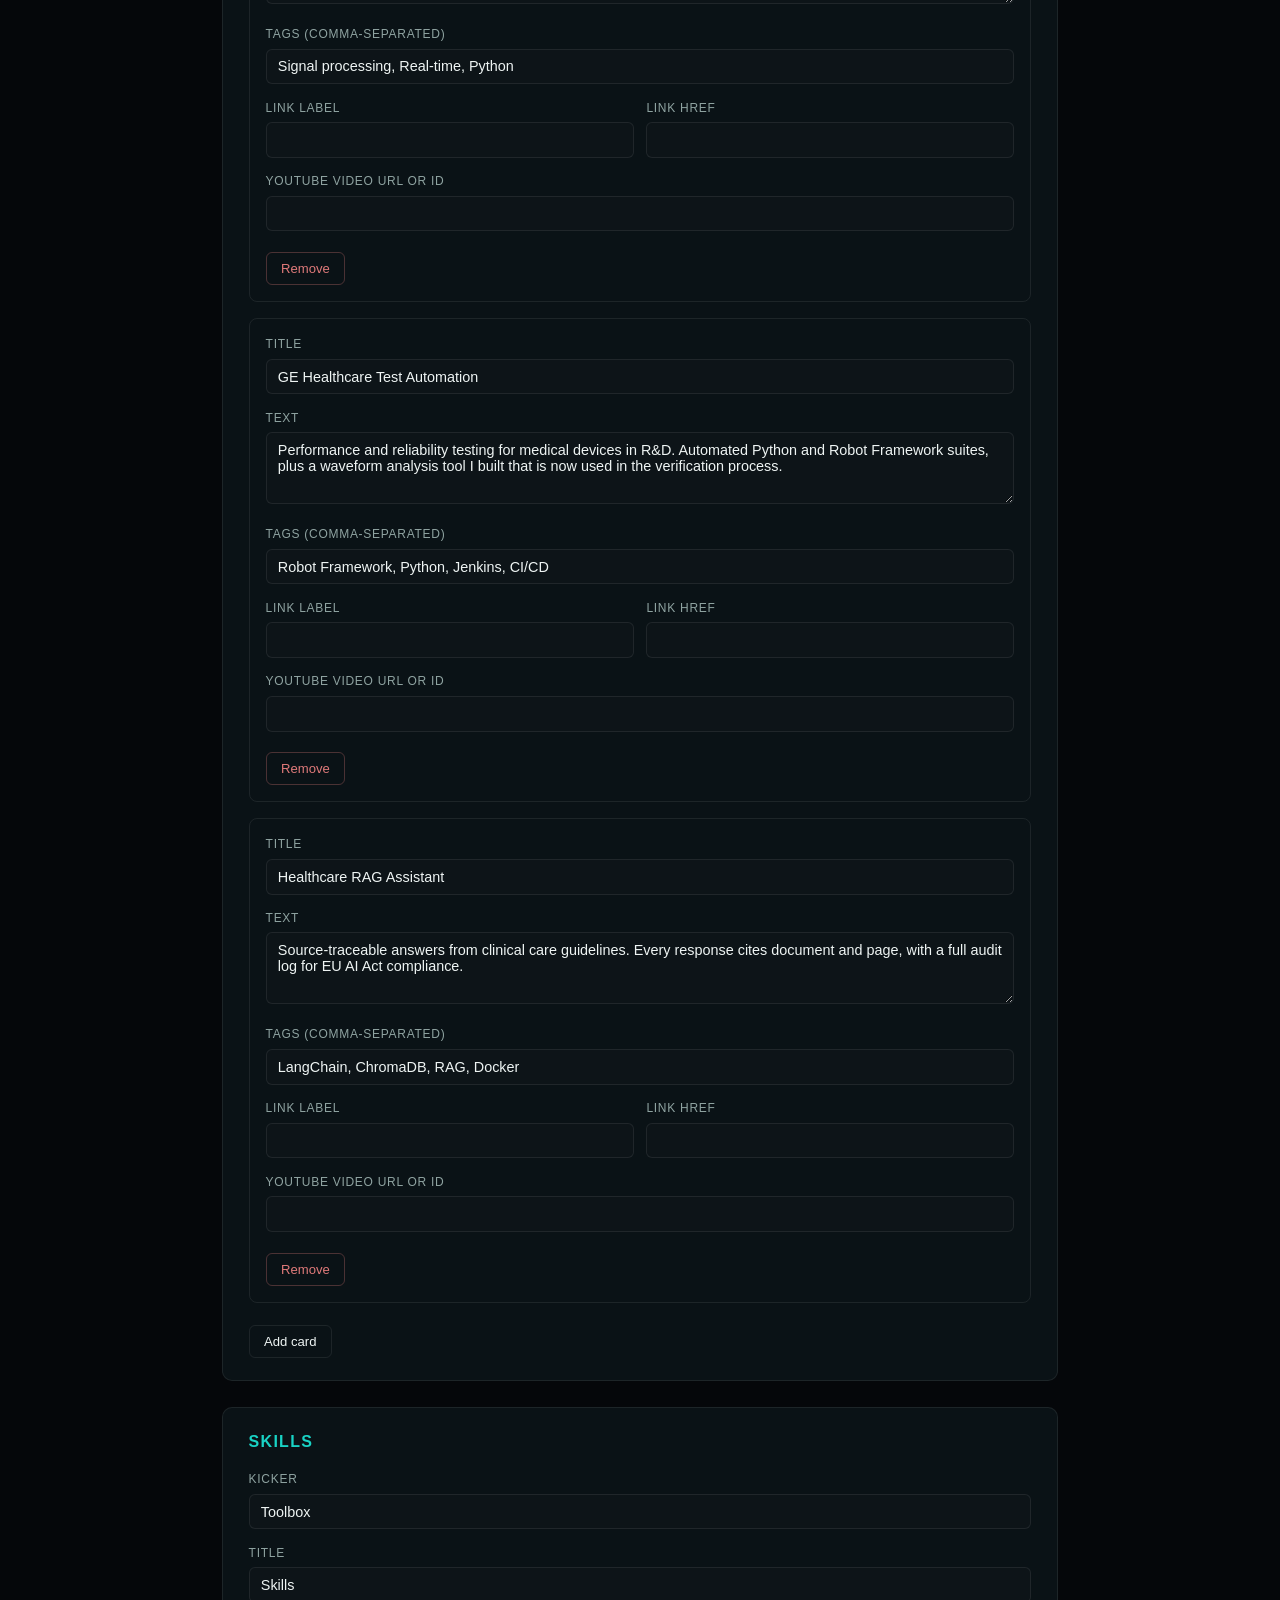
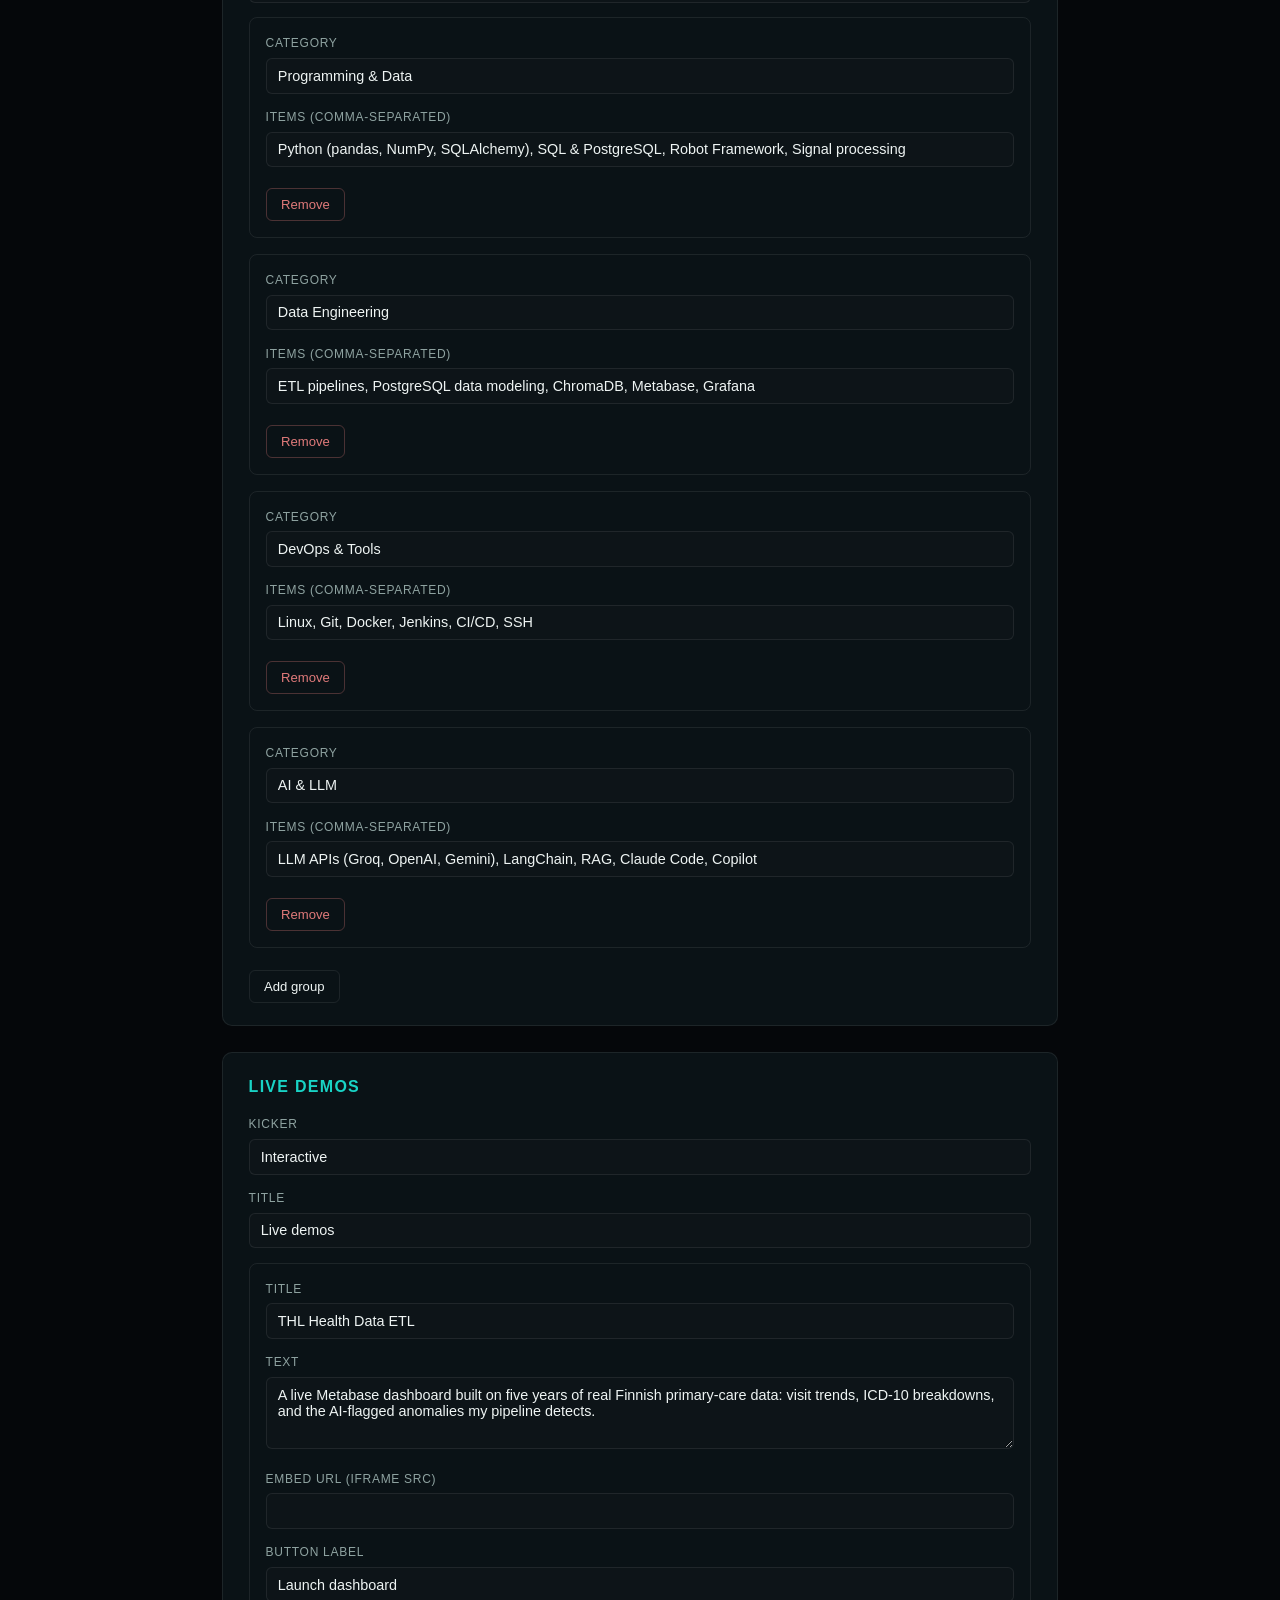
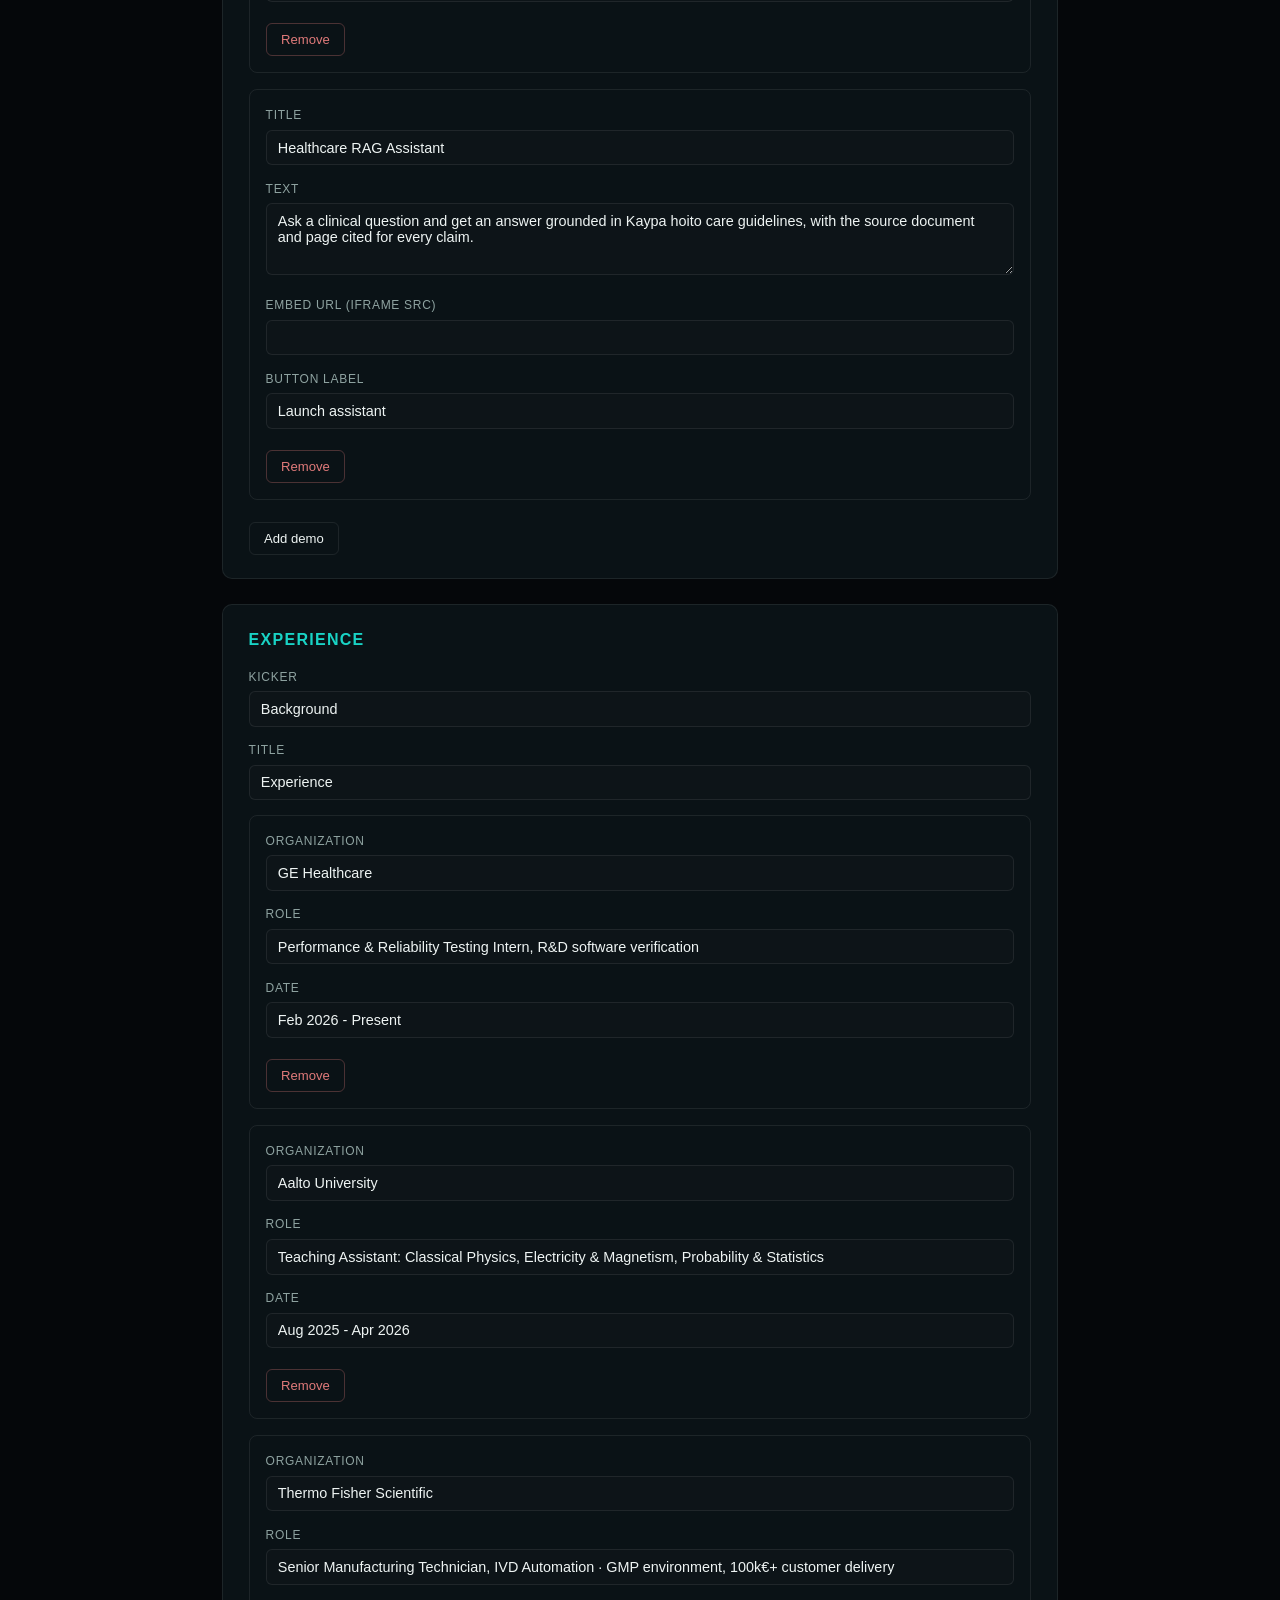
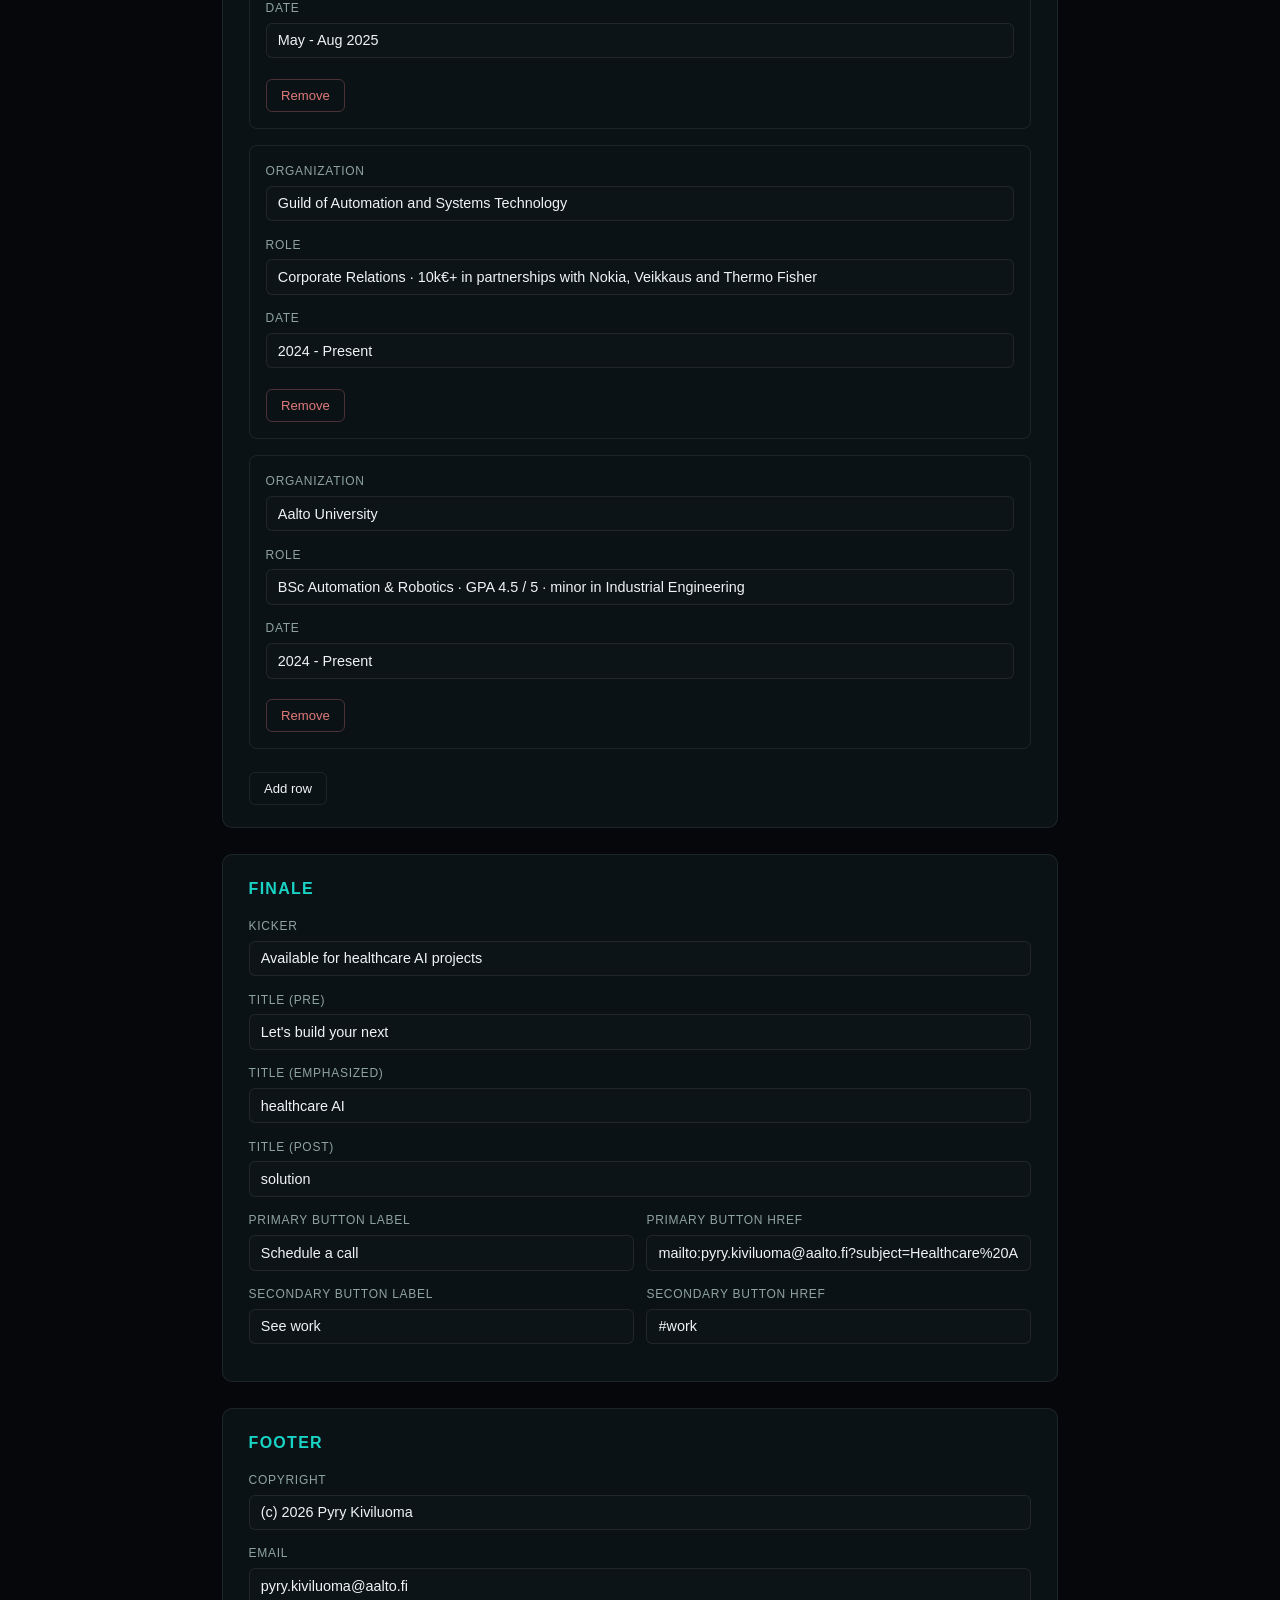
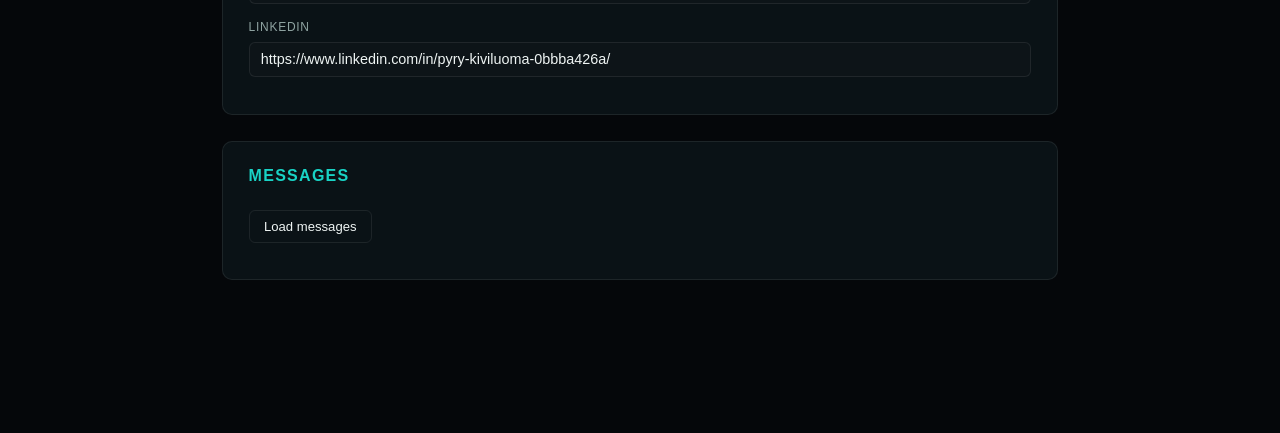
==== commit 14662c92: "Add live-demo embed section with click-to-load iframes" ====
--- a/admin/index.html
+++ b/admin/index.html
@@ -389,6 +389,45 @@
   }));
   app.appendChild(skillsBlock);
 
+  /* live demos */
+  if (content.demos) {
+    const demosBlock = block("Live demos");
+    const demosKicker = textInput(content.demos.kicker);
+    const demosTitle = textInput(content.demos.title);
+    demosKicker.addEventListener("input", () => { content.demos.kicker = demosKicker.value; });
+    demosTitle.addEventListener("input", () => { content.demos.title = demosTitle.value; });
+    demosBlock.appendChild(field("Kicker", demosKicker));
+    demosBlock.appendChild(field("Title", demosTitle));
+    const demosList = el("div");
+    demosBlock.appendChild(demosList);
+    function renderDemos() {
+      demosList.innerHTML = "";
+      content.demos.items.forEach((demo, i) => {
+        const demoEl = el("div", { class: "item-card" });
+        const titleInput = textInput(demo.title);
+        const textInputEl = textArea(demo.text);
+        const urlInput = textInput(demo.url);
+        const ctaInput = textInput(demo.cta);
+        titleInput.addEventListener("input", () => { demo.title = titleInput.value; });
+        textInputEl.addEventListener("input", () => { demo.text = textInputEl.value; });
+        urlInput.addEventListener("input", () => { demo.url = urlInput.value.trim(); });
+        ctaInput.addEventListener("input", () => { demo.cta = ctaInput.value; });
+        demoEl.appendChild(field("Title", titleInput));
+        demoEl.appendChild(field("Text", textInputEl));
+        demoEl.appendChild(field("Embed URL (iframe src)", urlInput));
+        demoEl.appendChild(field("Button label", ctaInput));
+        demoEl.appendChild(removeBtn(() => { content.demos.items.splice(i, 1); renderDemos(); }));
+        demosList.appendChild(demoEl);
+      });
+    }
+    renderDemos();
+    demosBlock.appendChild(addBtn("Add demo", () => {
+      content.demos.items.push({ title: "", text: "", url: "", cta: "Launch demo" });
+      renderDemos();
+    }));
+    app.appendChild(demosBlock);
+  }
+
   /* experience */
   const expBlock = block("Experience");
   const expKicker = textInput(content.experience.kicker);
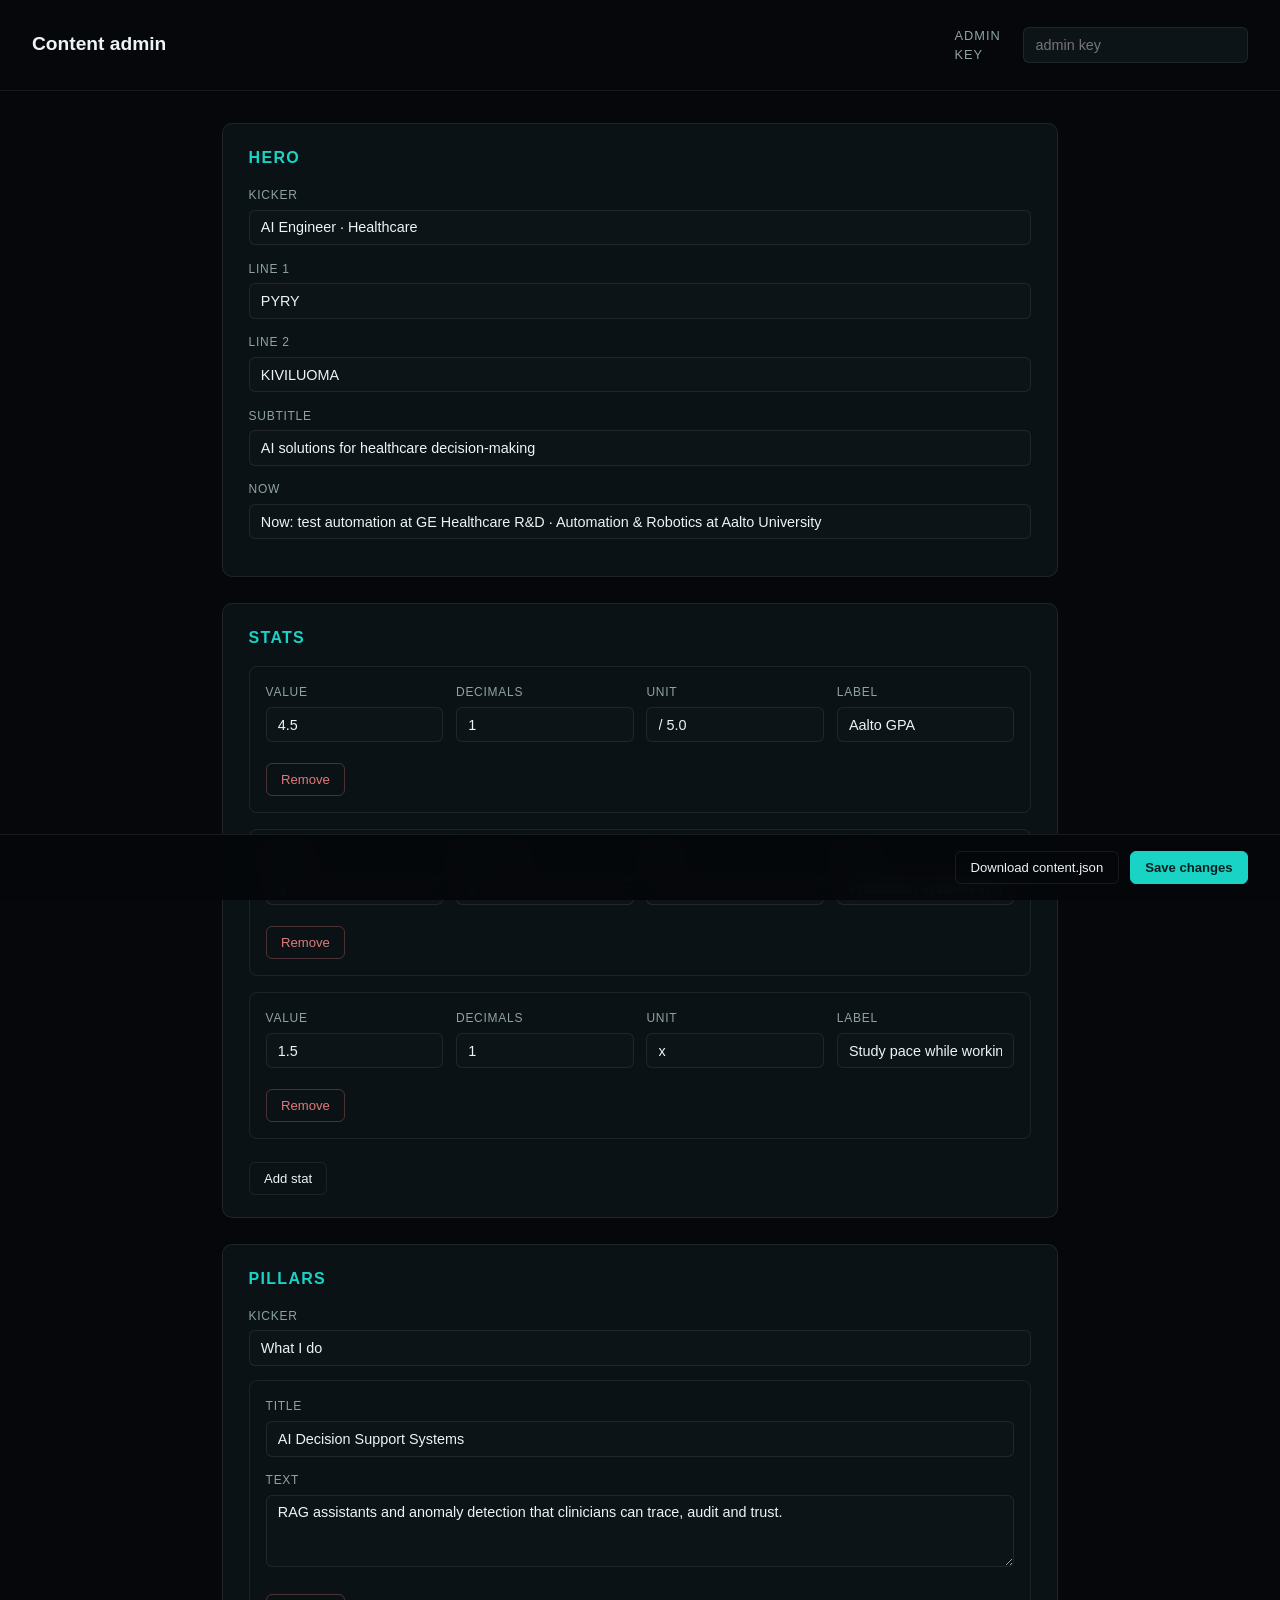
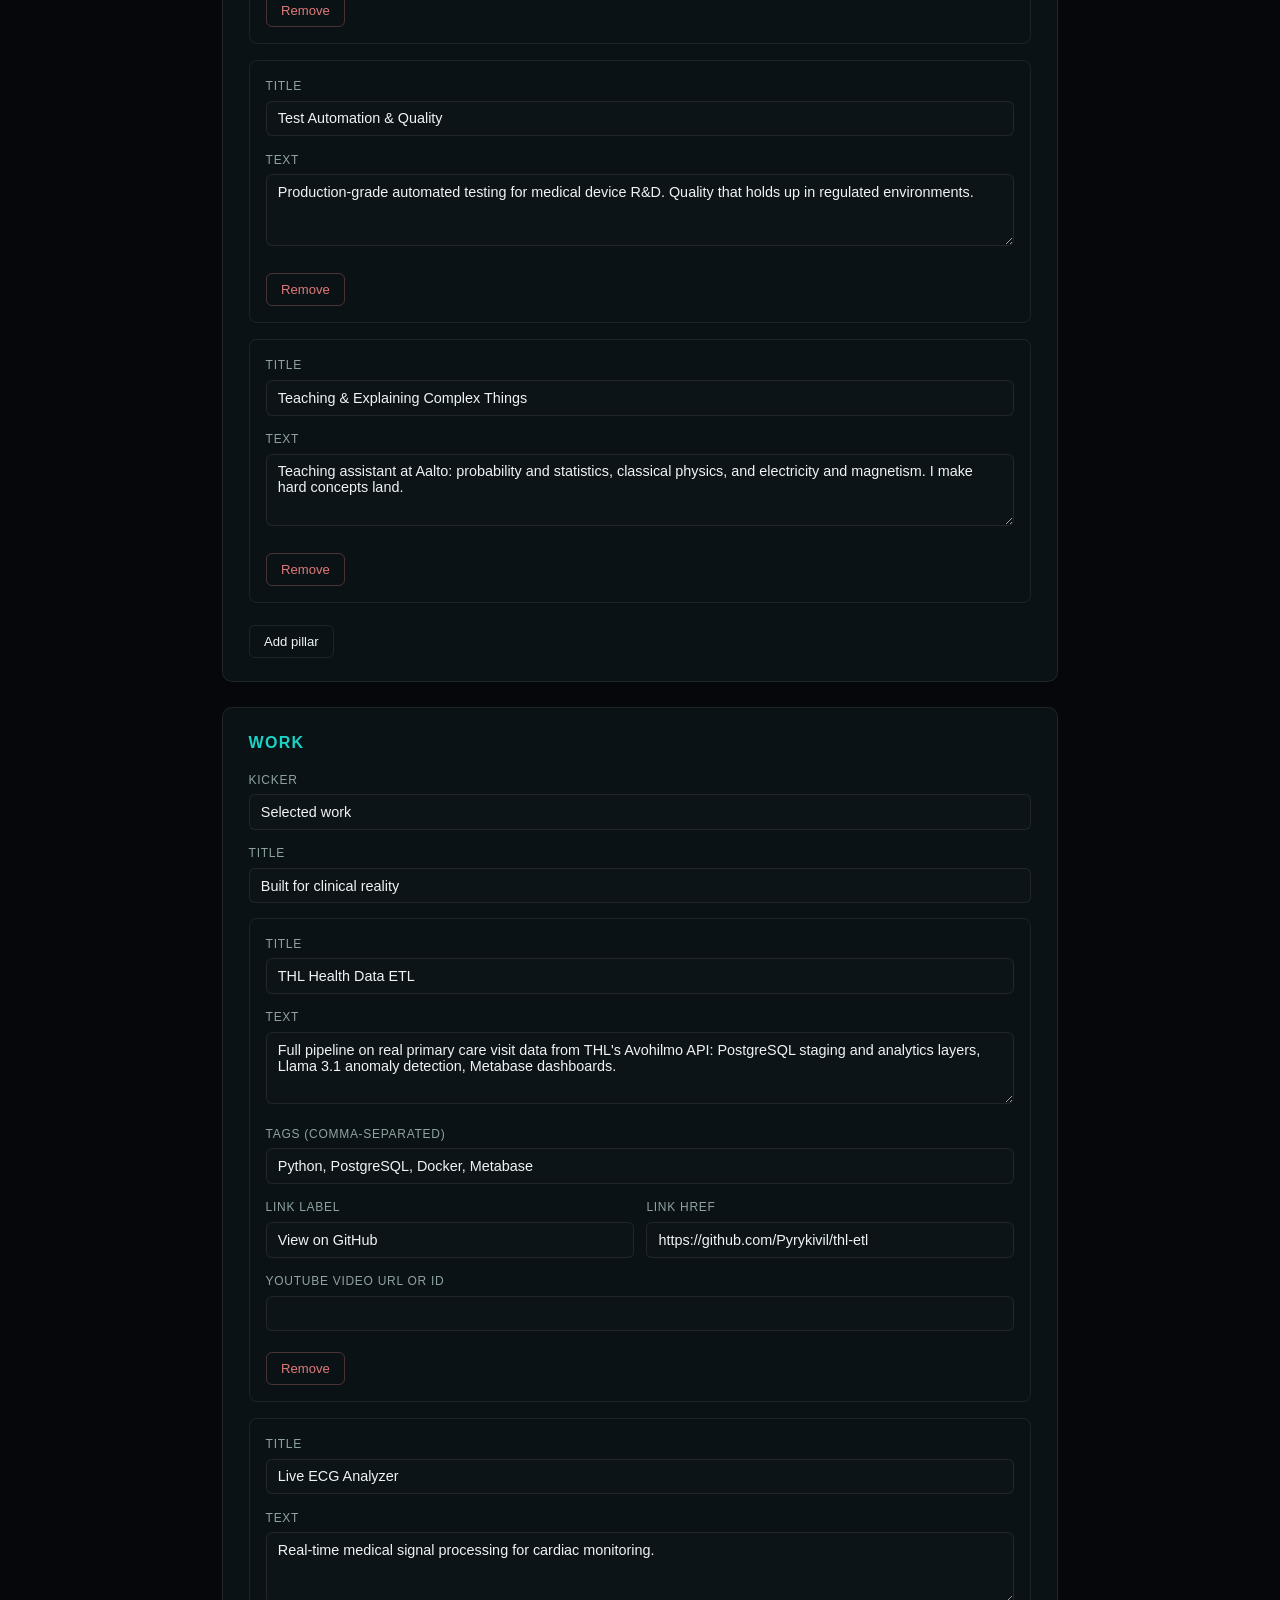
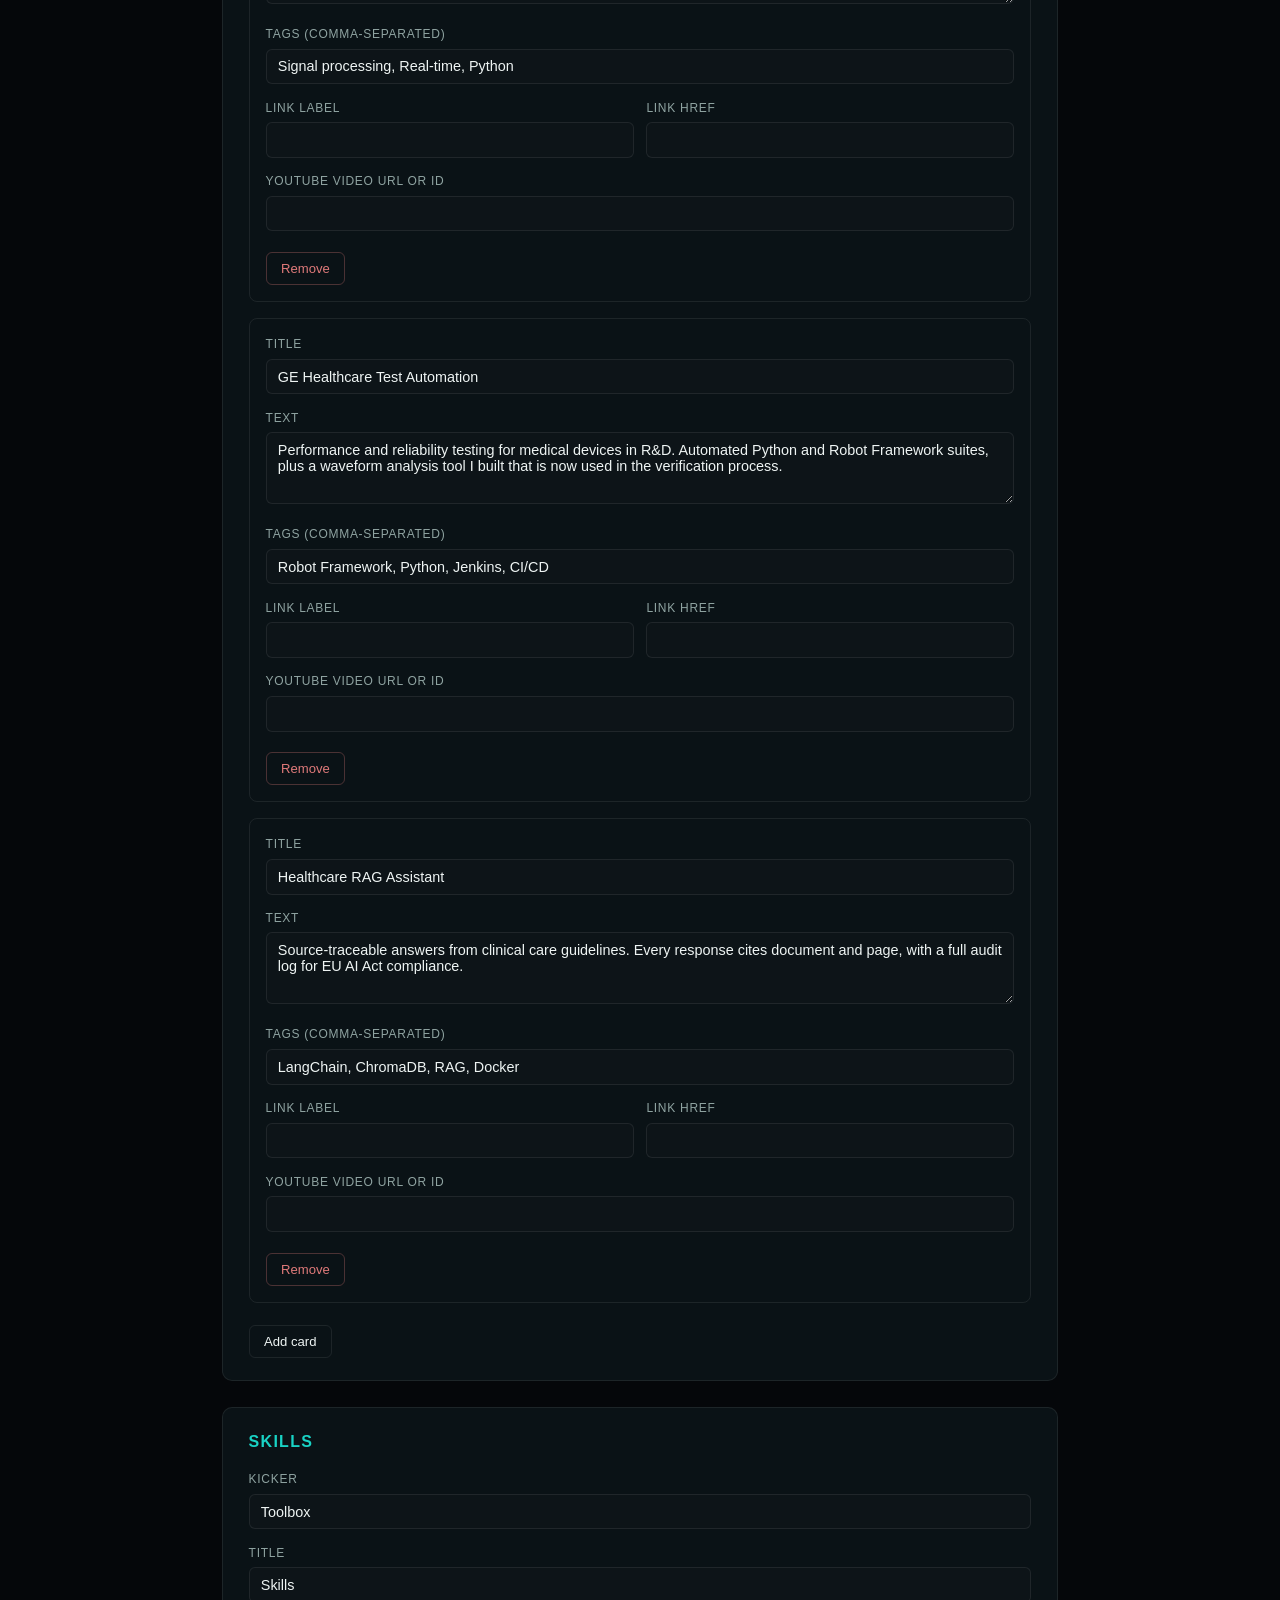
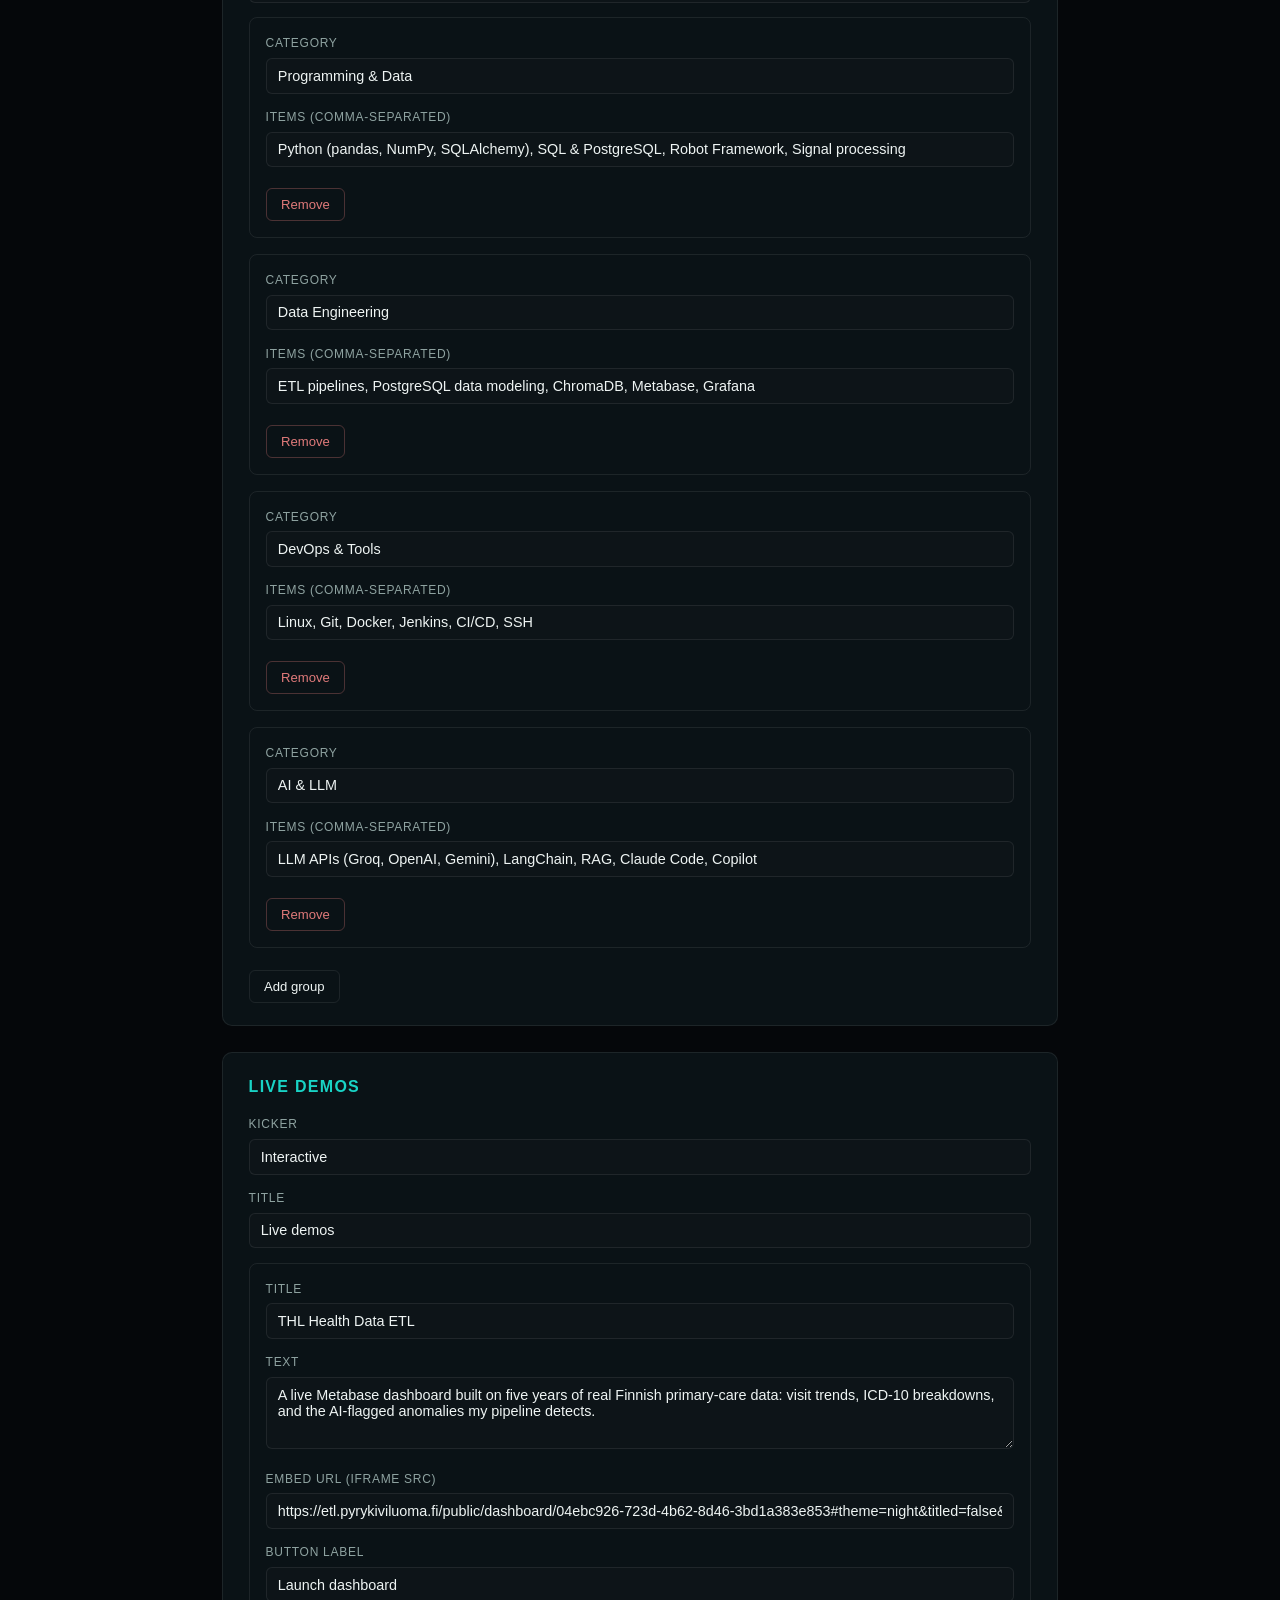
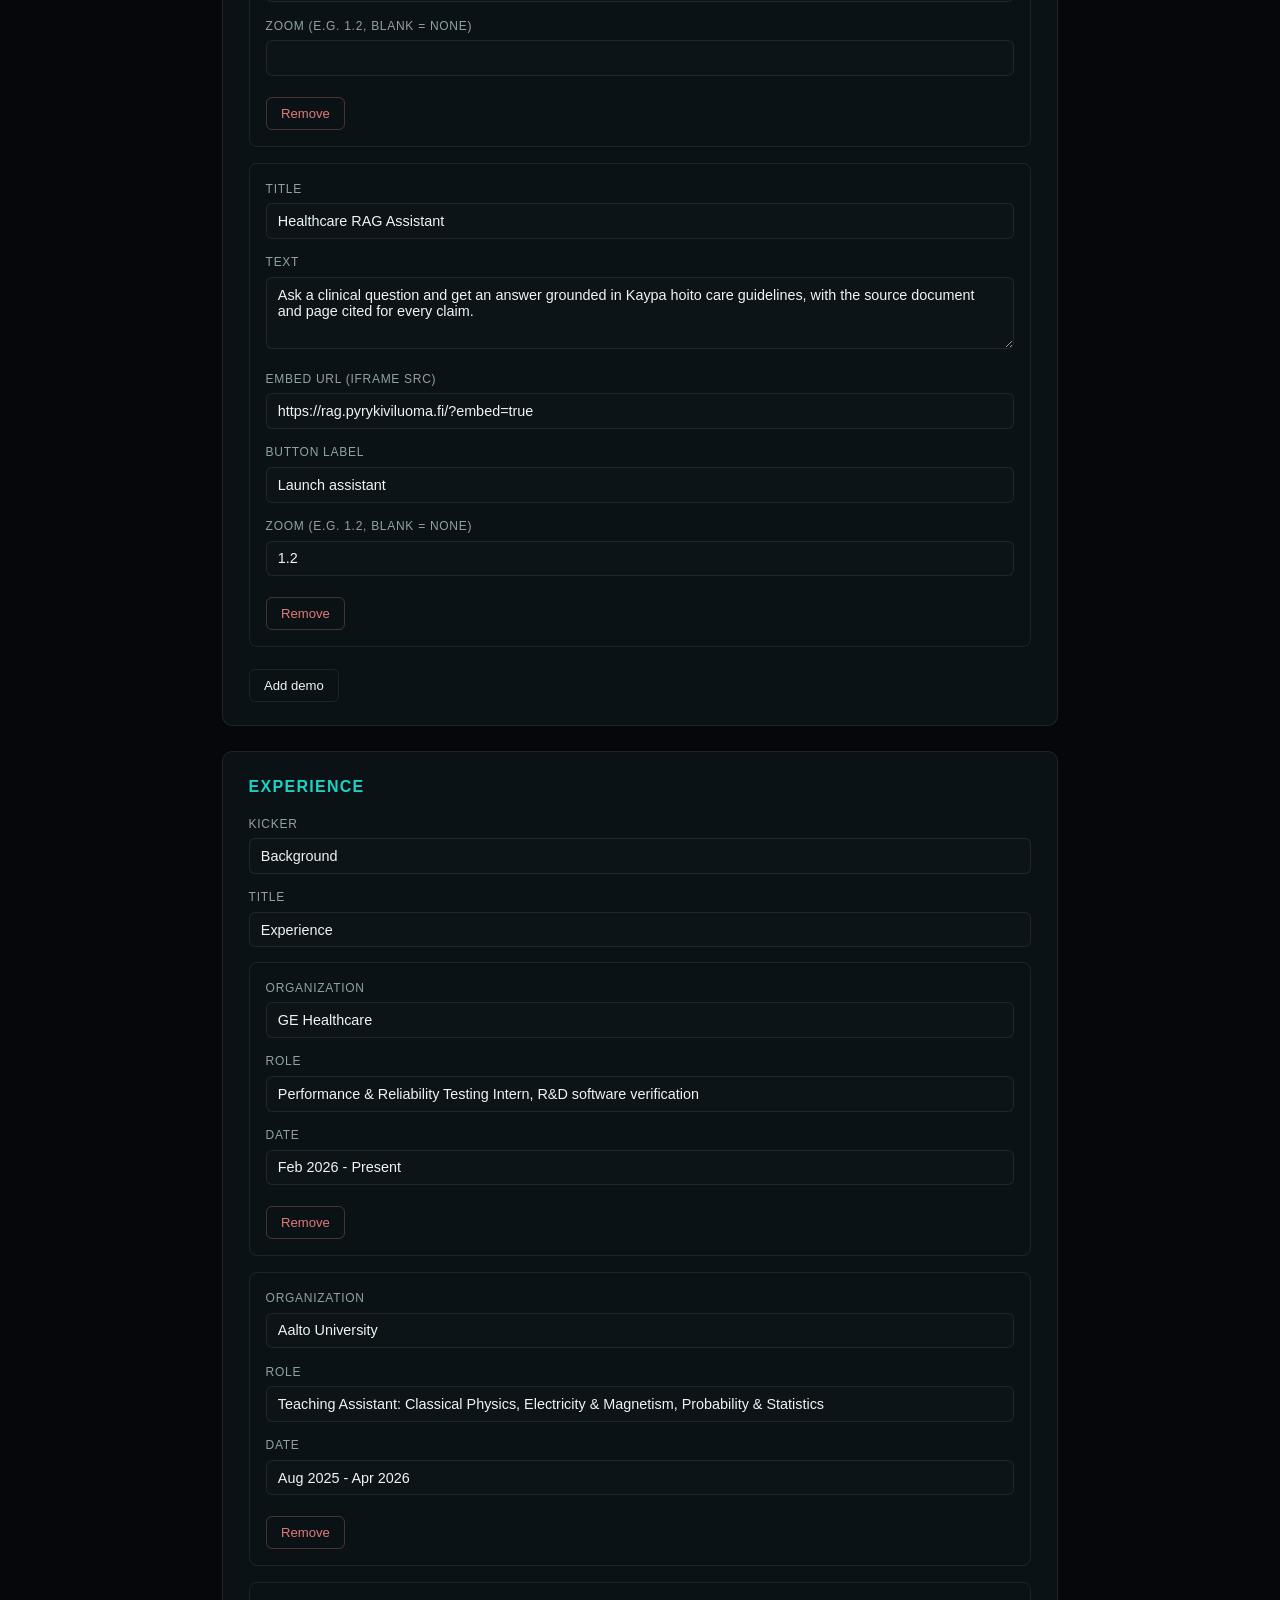
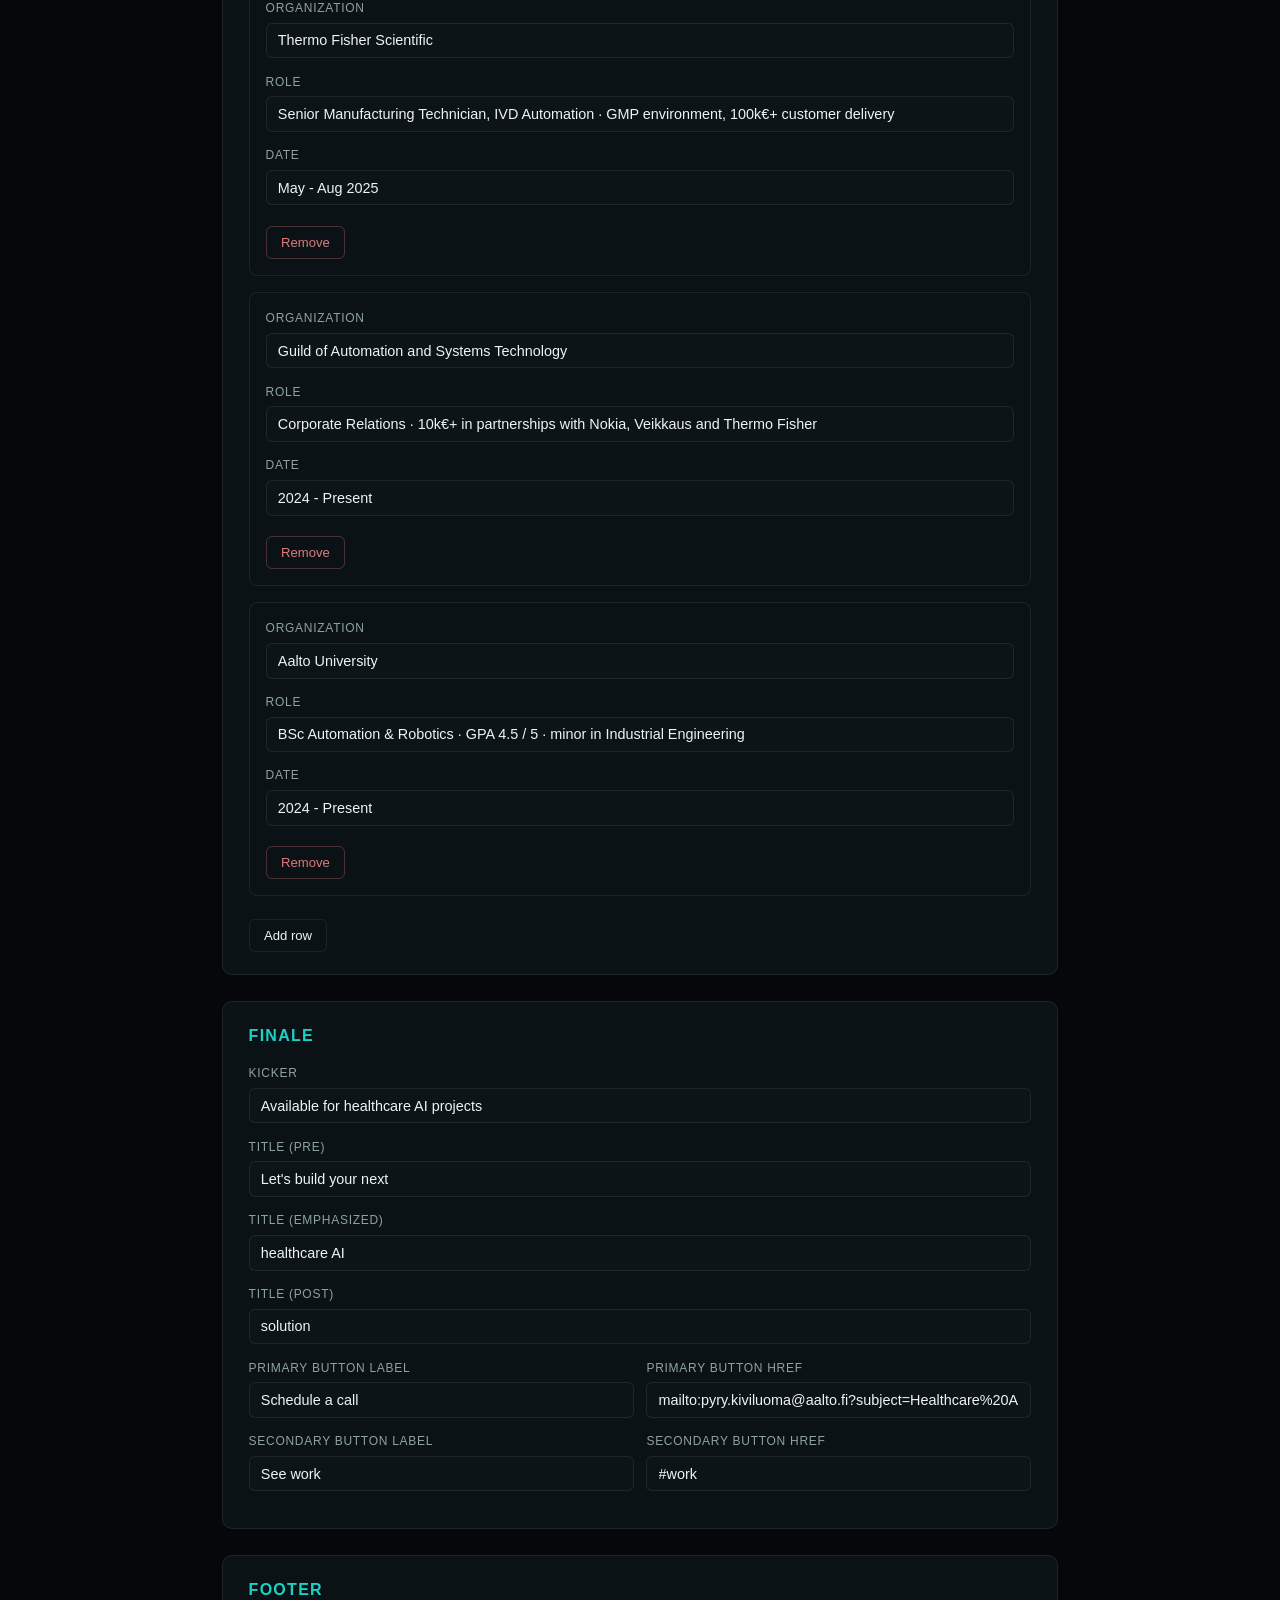
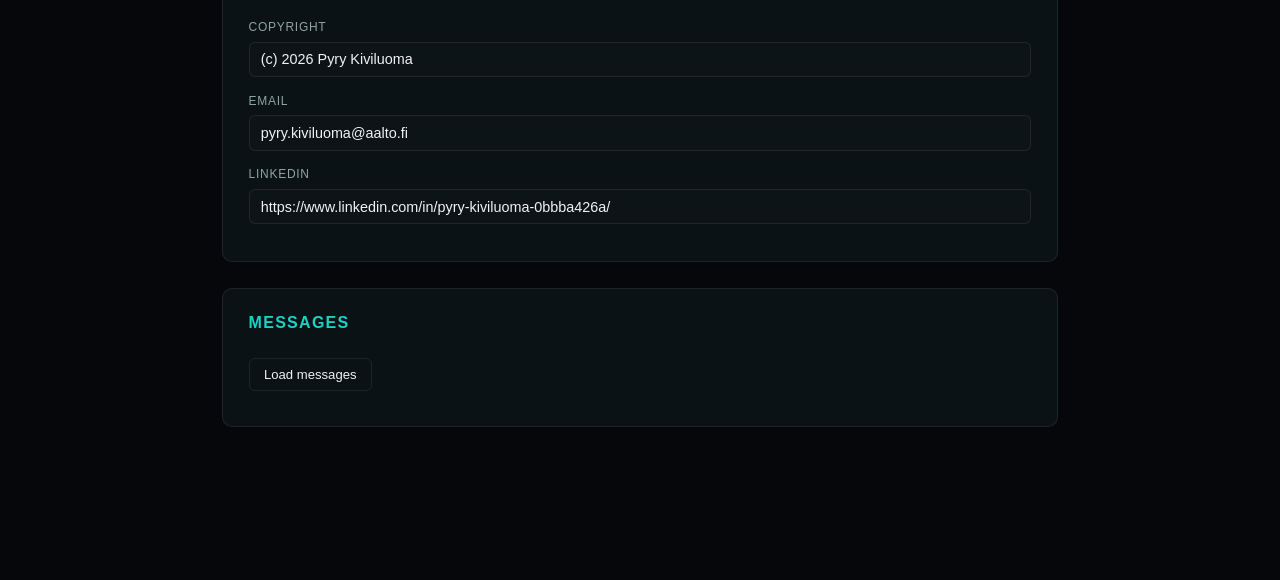
==== commit f14ee191: "Add per-demo zoom option, zoom RAG embed 1.2x" ====
--- a/admin/index.html
+++ b/admin/index.html
@@ -408,14 +408,20 @@
         const textInputEl = textArea(demo.text);
         const urlInput = textInput(demo.url);
         const ctaInput = textInput(demo.cta);
+        const zoomInput = numberInput(demo.zoom);
         titleInput.addEventListener("input", () => { demo.title = titleInput.value; });
         textInputEl.addEventListener("input", () => { demo.text = textInputEl.value; });
         urlInput.addEventListener("input", () => { demo.url = urlInput.value.trim(); });
         ctaInput.addEventListener("input", () => { demo.cta = ctaInput.value; });
+        zoomInput.addEventListener("input", () => {
+          const z = parseFloat(zoomInput.value);
+          demo.zoom = z > 1 ? z : undefined;
+        });
         demoEl.appendChild(field("Title", titleInput));
         demoEl.appendChild(field("Text", textInputEl));
         demoEl.appendChild(field("Embed URL (iframe src)", urlInput));
         demoEl.appendChild(field("Button label", ctaInput));
+        demoEl.appendChild(field("Zoom (e.g. 1.2, blank = none)", zoomInput));
         demoEl.appendChild(removeBtn(() => { content.demos.items.splice(i, 1); renderDemos(); }));
         demosList.appendChild(demoEl);
       });
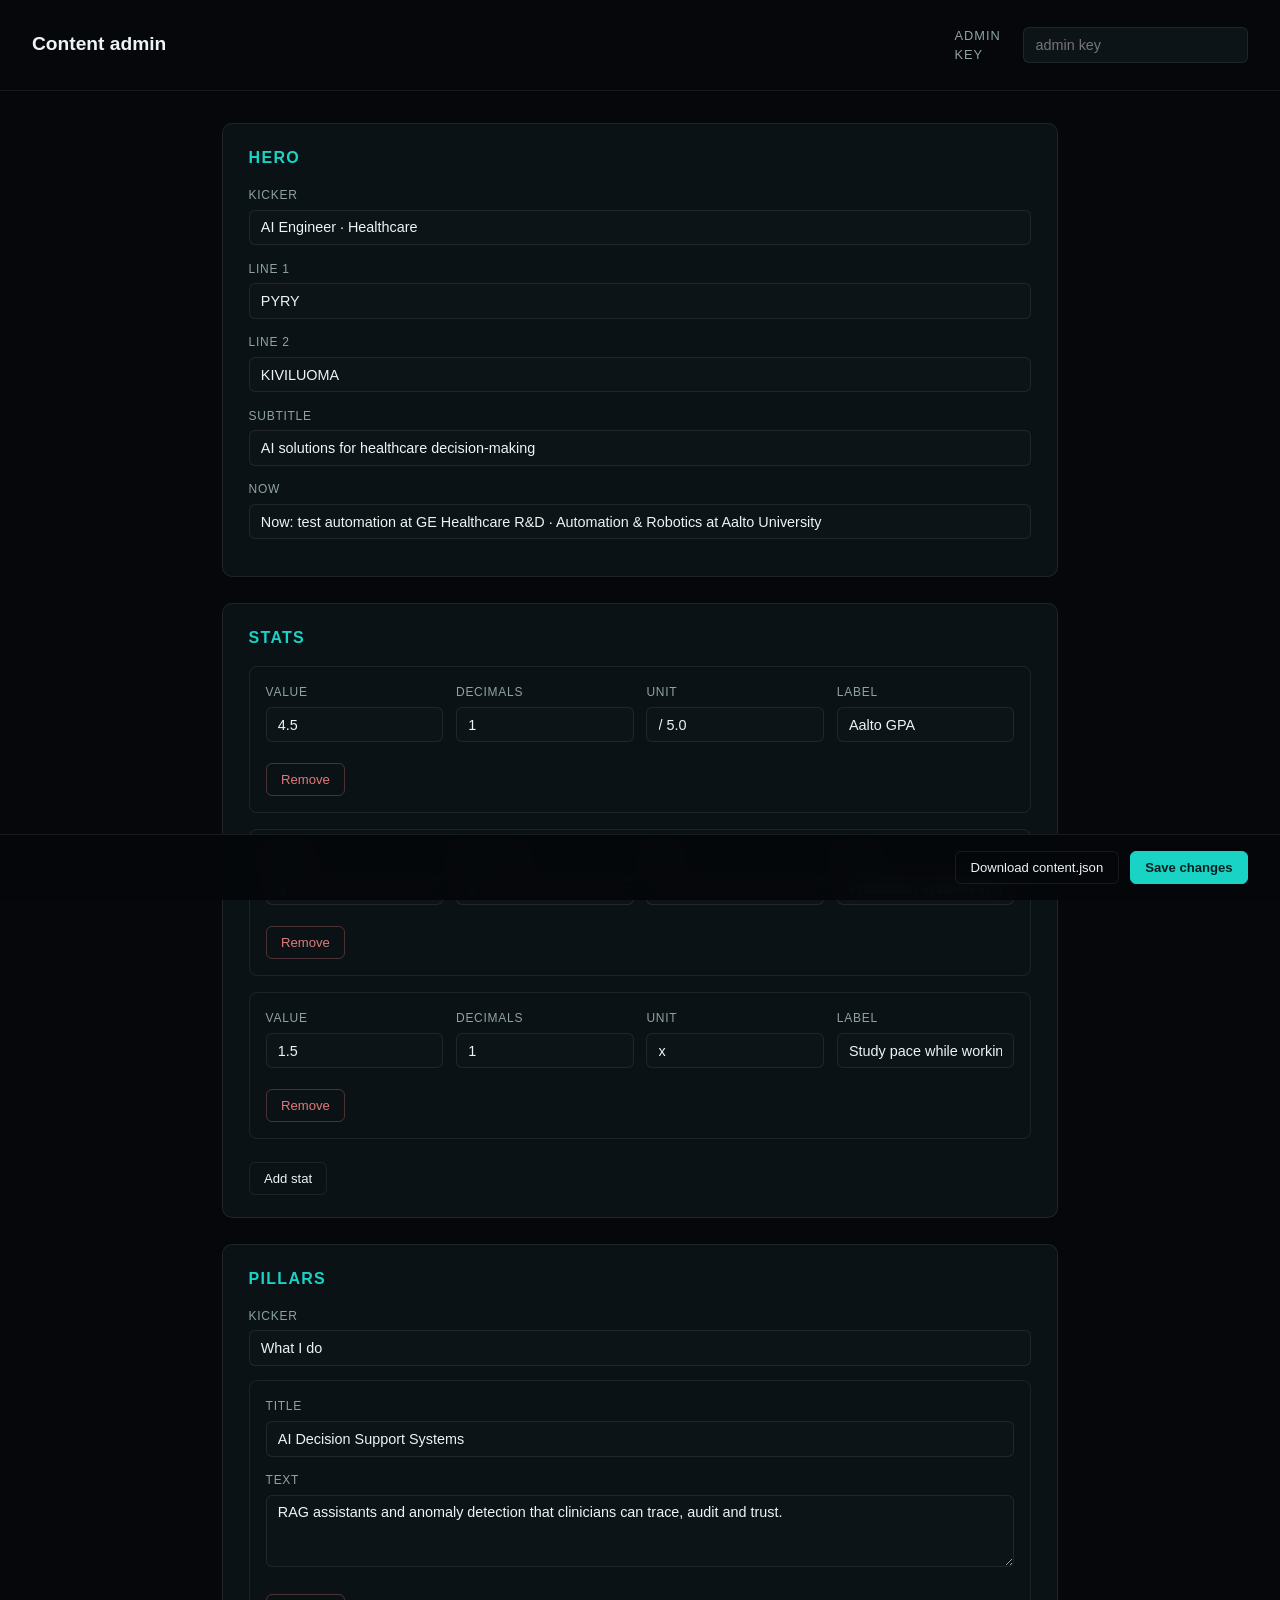
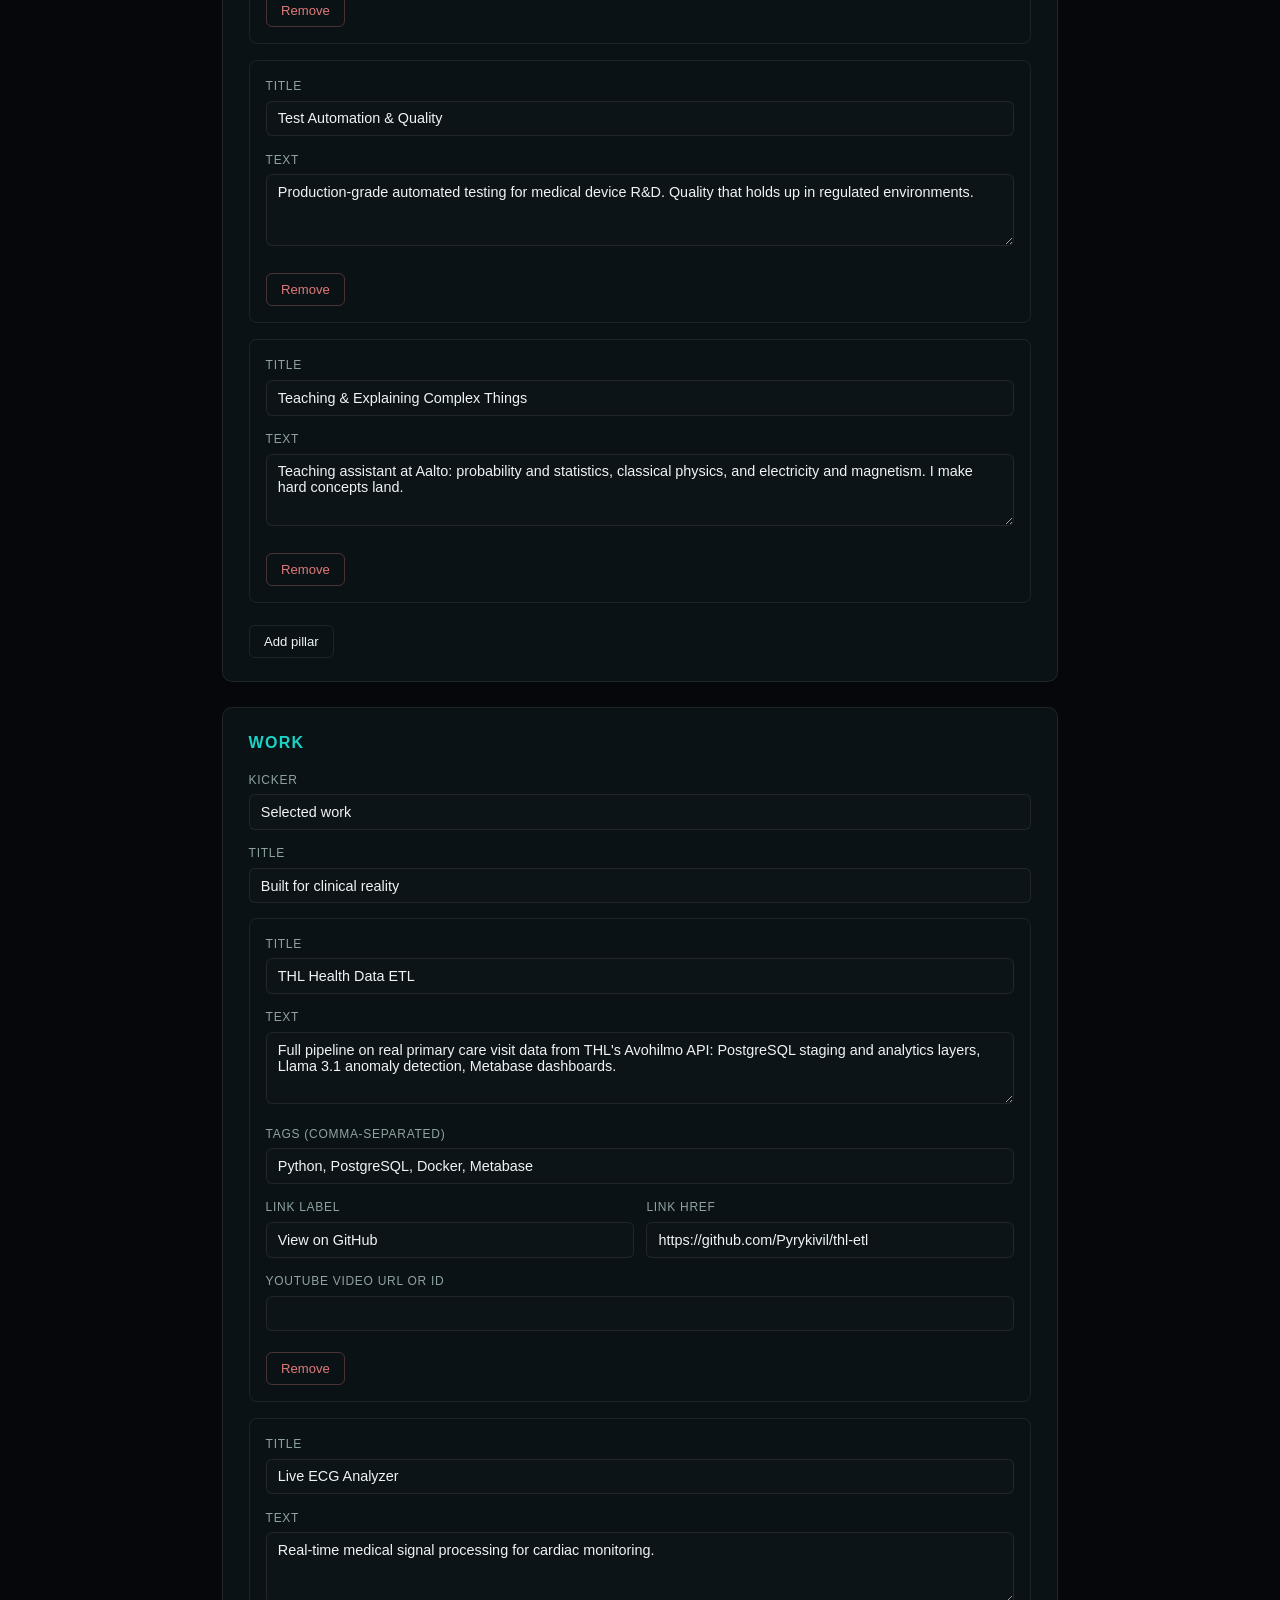
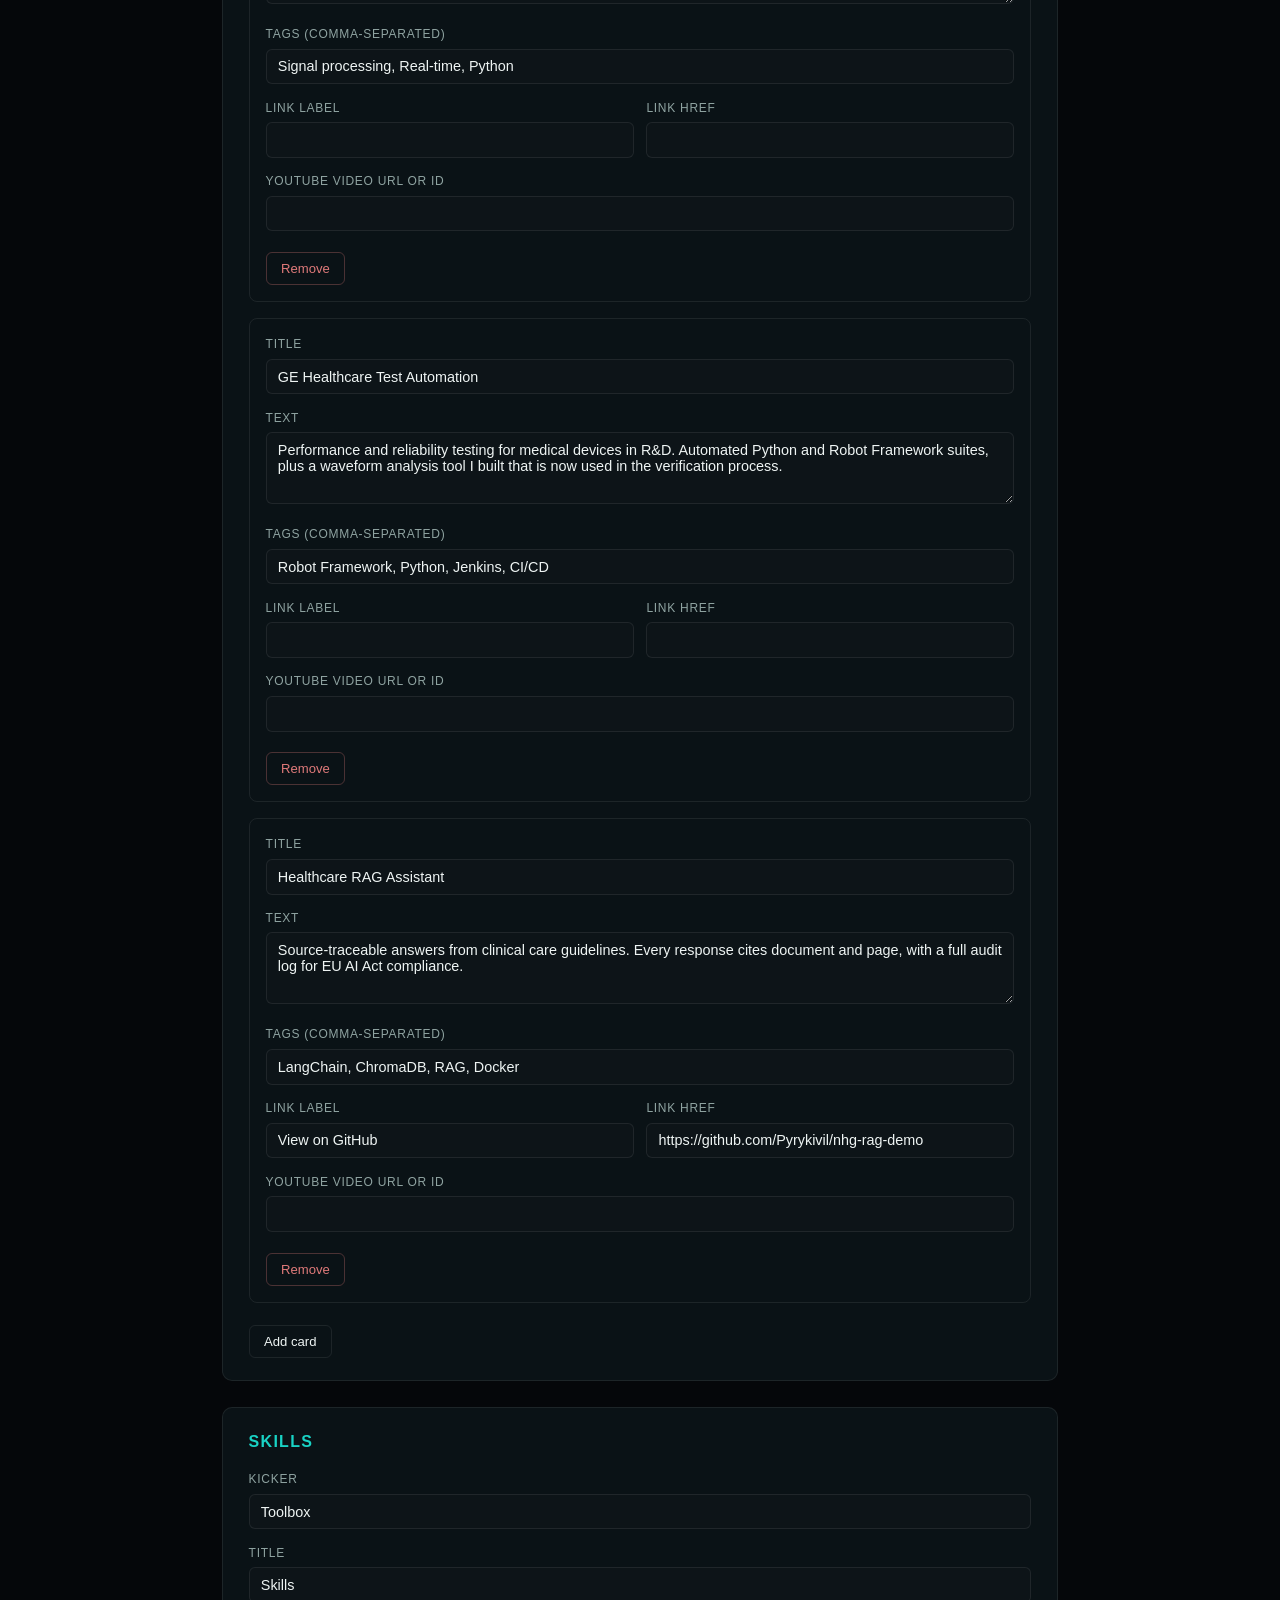
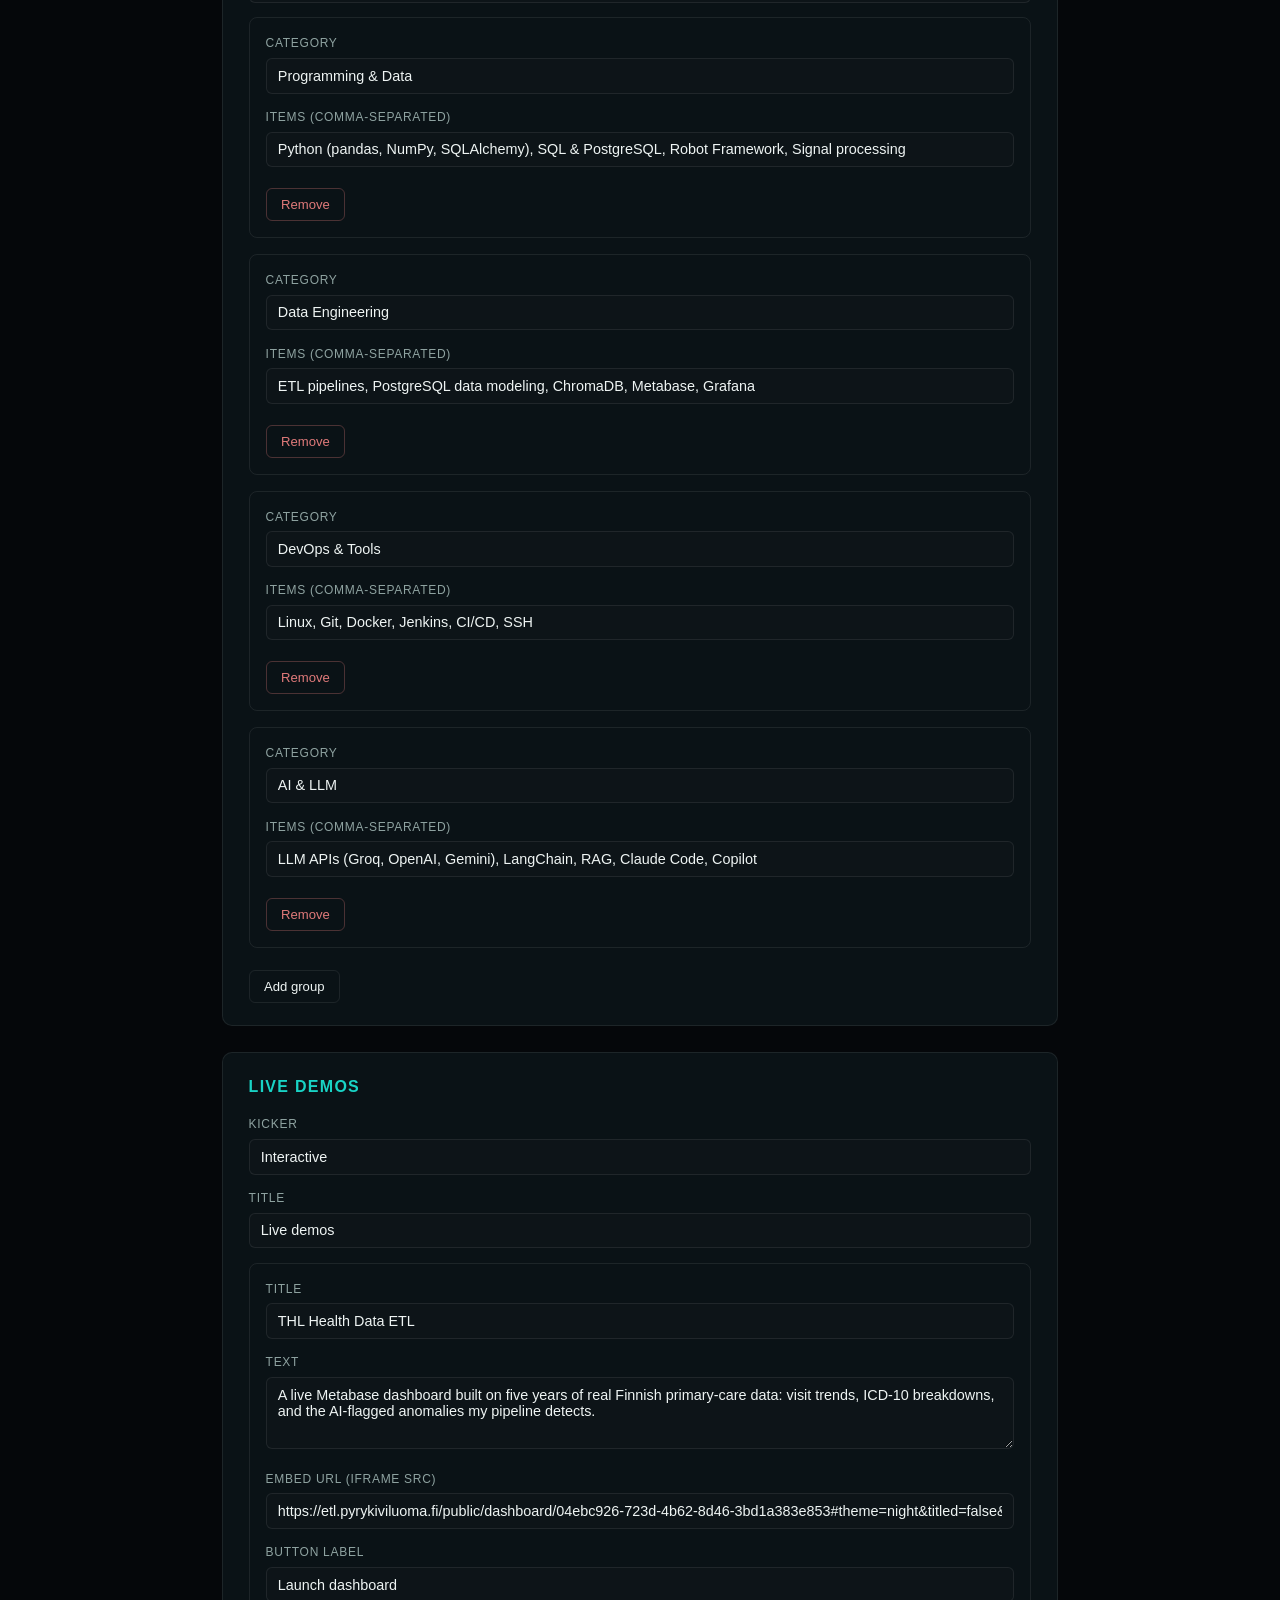
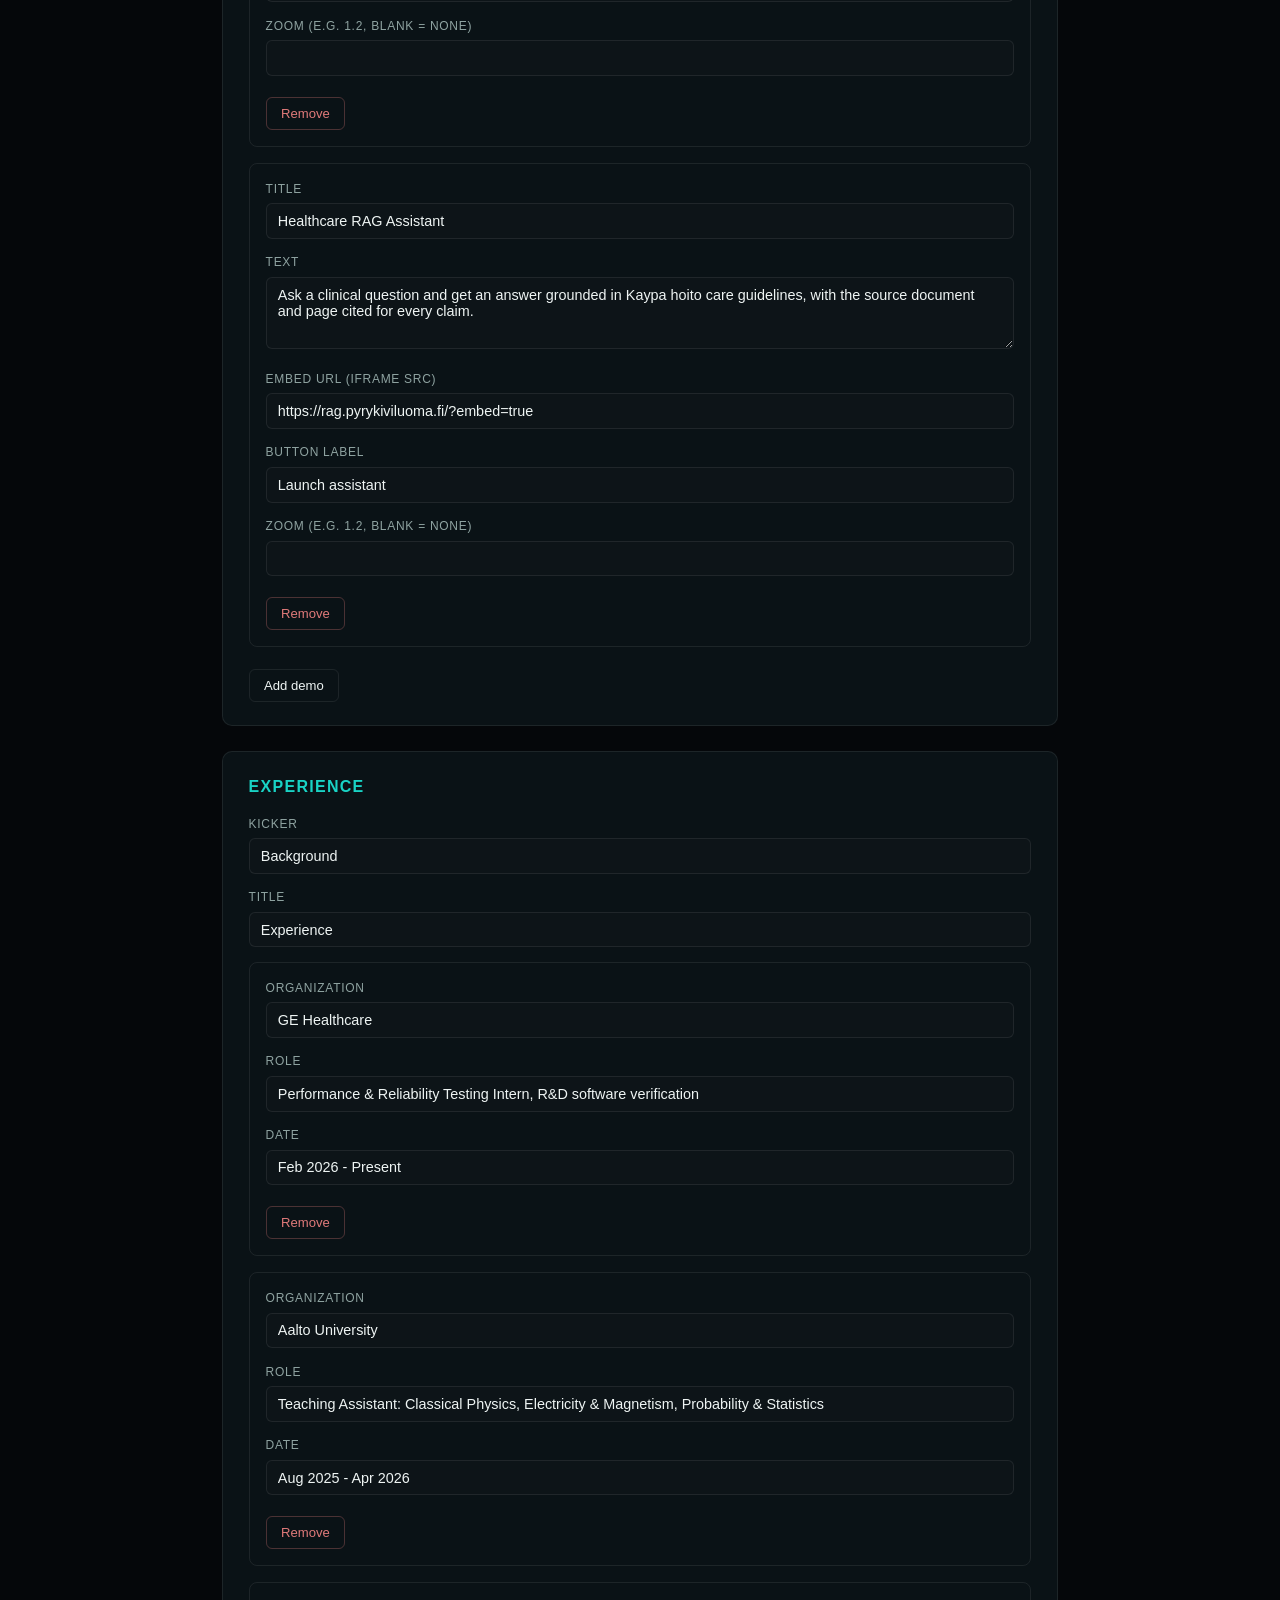
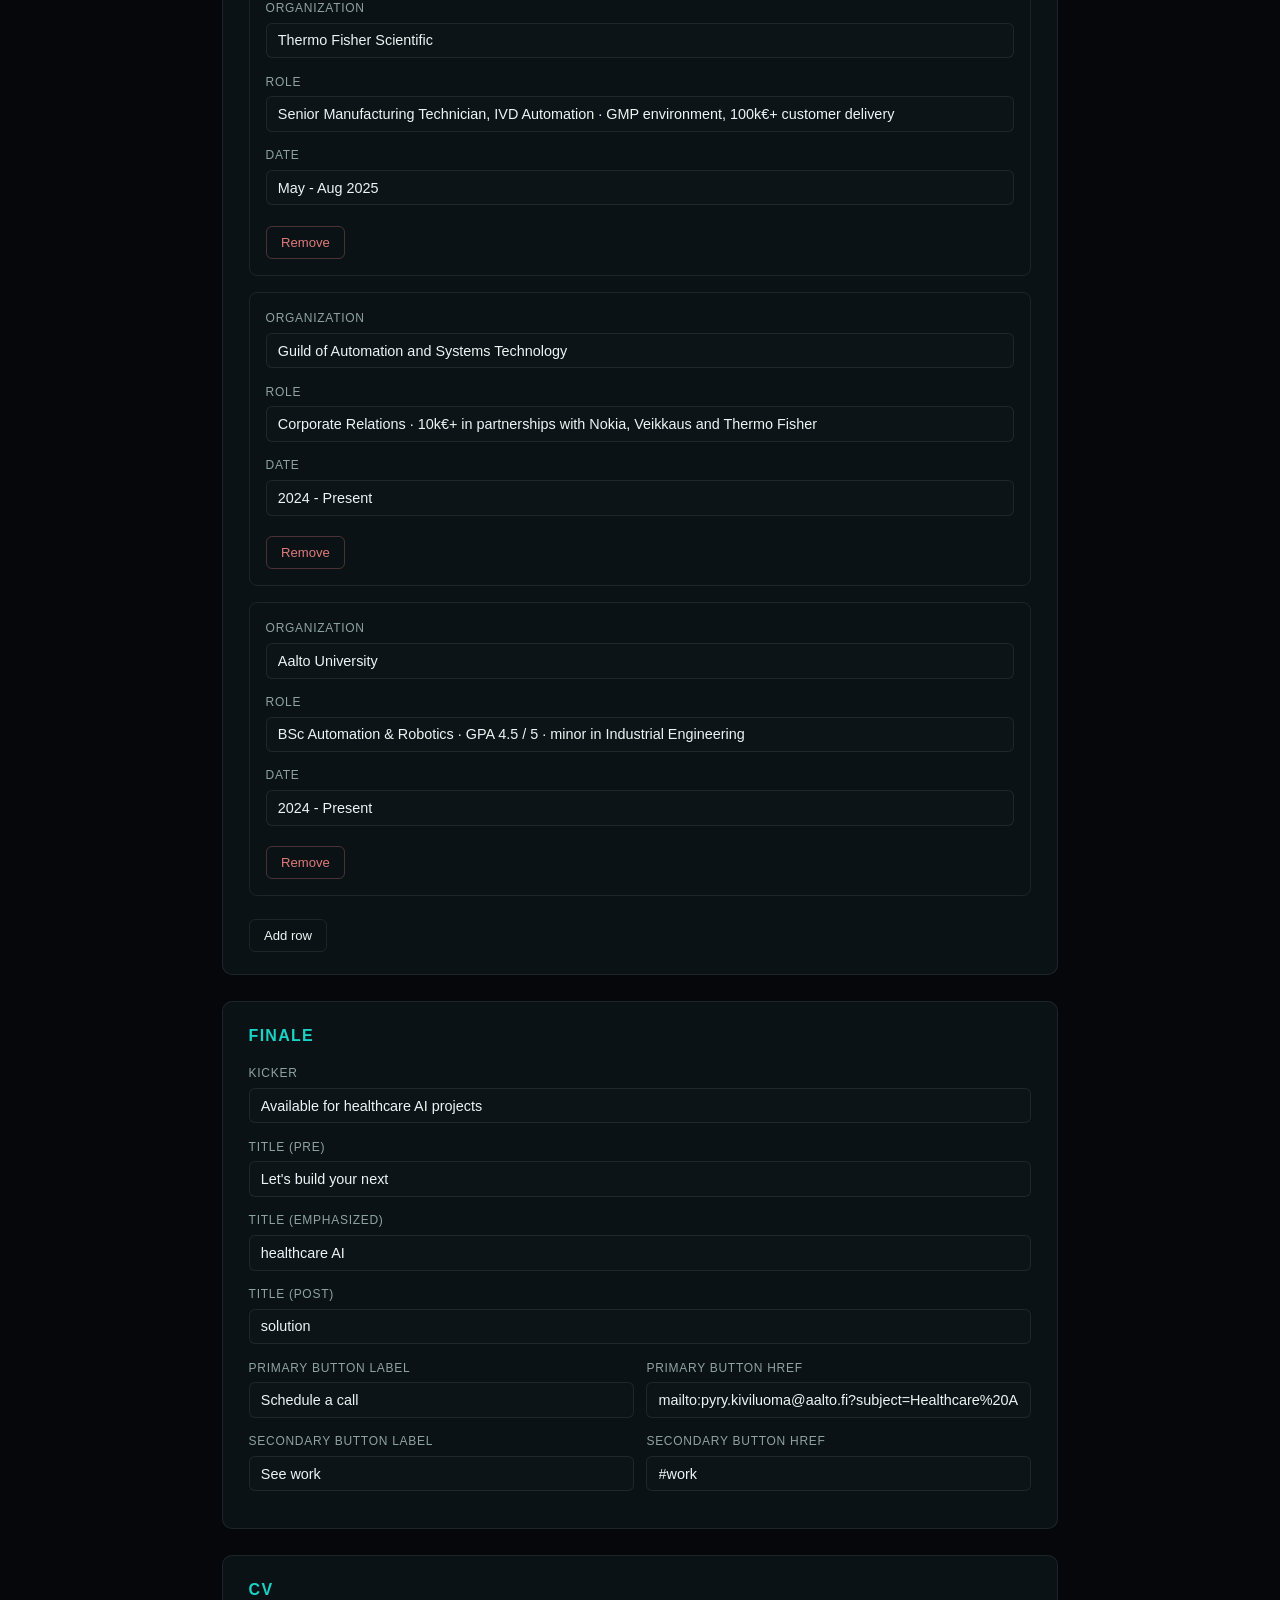
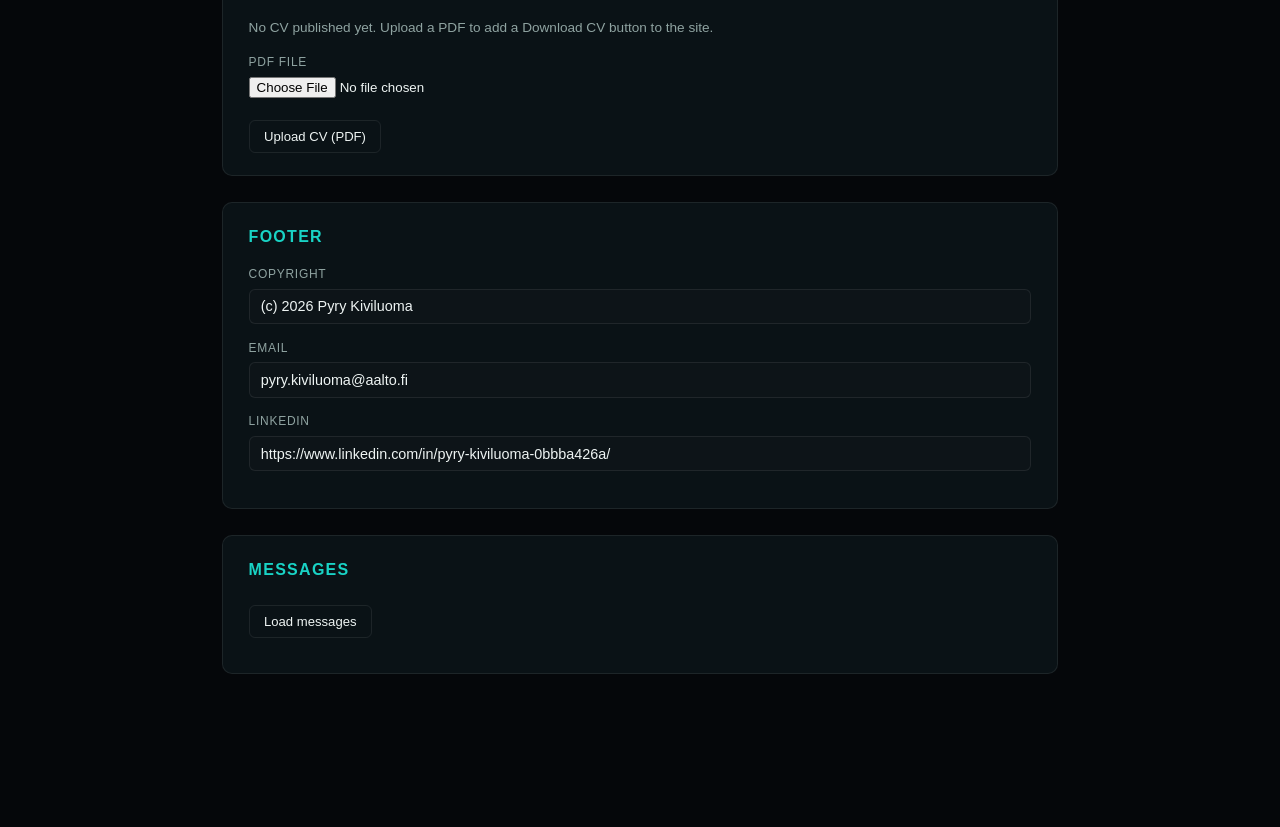
==== commit 3c4e472c: "Add CV upload to admin panel (POST /api/cv)" ====
--- a/admin/index.html
+++ b/admin/index.html
@@ -500,6 +500,39 @@
   finaleBlock.appendChild(finaleSecondaryRow);
   app.appendChild(finaleBlock);
 
+  /* CV upload */
+  const cvBlock = block("CV");
+  const cvCurrent = el("p", {
+    text: content.finale.cv
+      ? "Published: " + content.finale.cv
+      : "No CV published yet. Upload a PDF to add a Download CV button to the site."
+  });
+  cvCurrent.style.cssText = "font-size:0.85rem;color:var(--muted);margin-bottom:0.9rem;";
+  const cvFile = el("input", { type: "file", accept: "application/pdf" });
+  const cvUploadBtn = addBtn("Upload CV (PDF)", async () => {
+    const f = cvFile.files[0];
+    if (!f) { setStatus("Choose a PDF file first", "error"); return; }
+    setStatus("Uploading CV...");
+    try {
+      const res = await fetch("/api/cv", {
+        method: "POST",
+        headers: { "Content-Type": "application/pdf", "X-Admin-Key": adminKeyInput.value },
+        body: f
+      });
+      if (!res.ok) throw new Error((await res.text()) || ("Upload failed (" + res.status + ")"));
+      const body = await res.json();
+      content.finale.cv = body.path;
+      cvCurrent.textContent = "Published: " + body.path;
+      setStatus('CV uploaded. Click "Save changes" to publish the download button.', "ok");
+    } catch (e) {
+      setStatus("CV upload failed: " + e.message, "error");
+    }
+  });
+  cvBlock.appendChild(cvCurrent);
+  cvBlock.appendChild(field("PDF file", cvFile));
+  cvBlock.appendChild(cvUploadBtn);
+  app.appendChild(cvBlock);
+
   /* footer */
   const footerBlock = block("Footer");
   const footerCopyright = textInput(content.footer.copyright);
